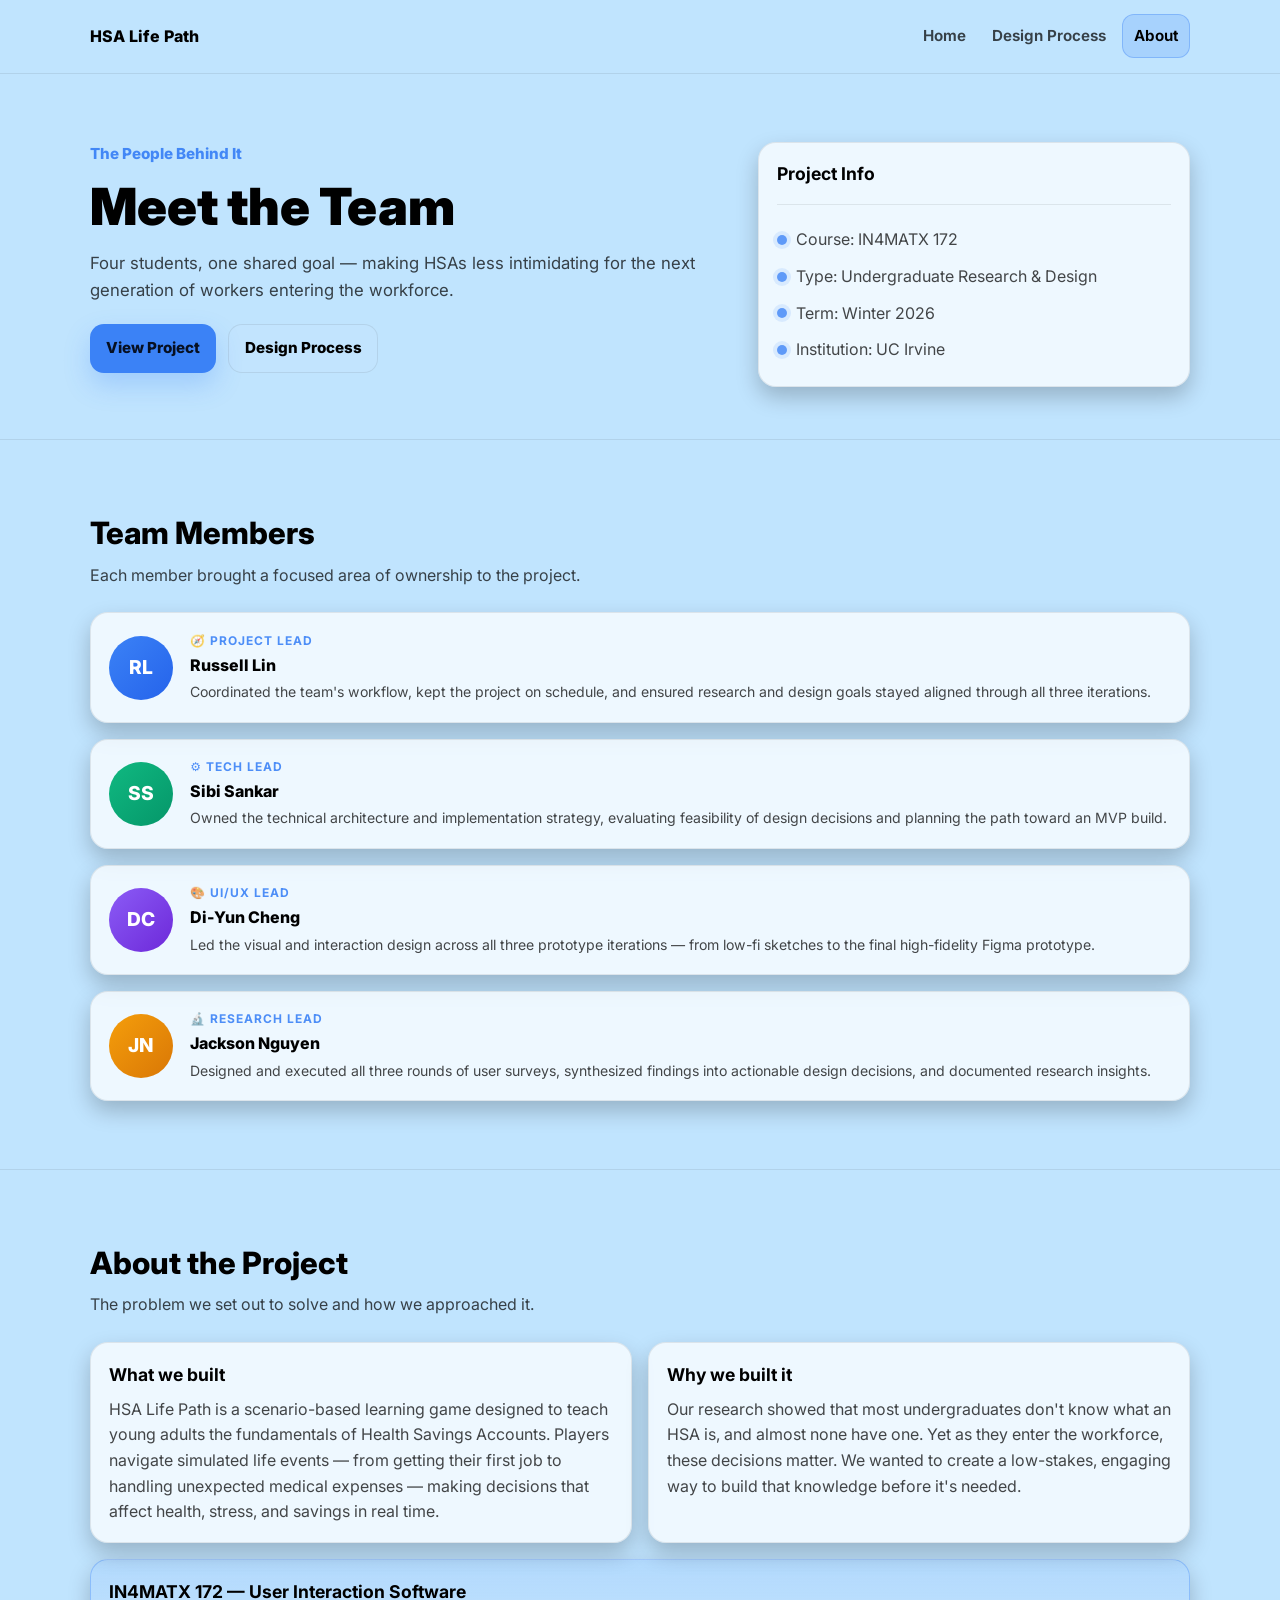
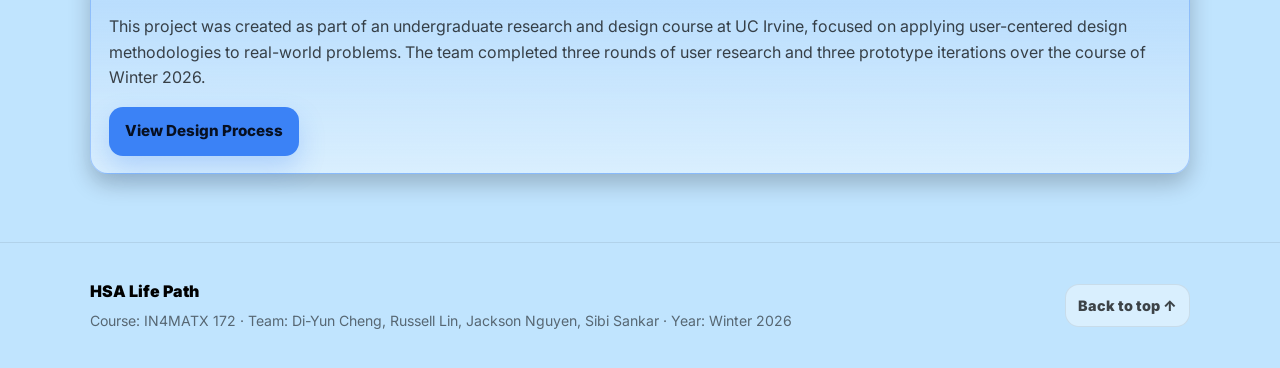
==== about.html @ ee6ab4cc "new website" ====
<!DOCTYPE html>
<html lang="en">
<head>
  <meta charset="UTF-8" />
  <meta name="viewport" content="width=device-width, initial-scale=1.0" />
  <title>HSA Life Path — About</title>
  <link rel="stylesheet" href="styles.css" />
</head>
<body>

  <nav class="site-nav">
    <div class="container nav-inner">
      <a href="index.html" class="nav-brand">HSA Life Path</a>
      <ul class="nav-links">
        <li><a href="index.html">Home</a></li>
        <li><a href="design.html">Design Process</a></li>
        <li><a href="about.html" class="active">About</a></li>
      </ul>
    </div>
  </nav>

  <main>

    <!-- Hero -->
    <section class="hero">
      <div class="container hero-grid">
        <div>
          <p class="eyebrow">The People Behind It</p>
          <h1>Meet the Team</h1>
          <p class="hero-sub">
            Four students, one shared goal — making HSAs less intimidating for the next generation of workers entering the workforce.
          </p>
          <div class="hero-actions">
            <a class="btn btn-primary" href="index.html">View Project</a>
            <a class="btn btn-ghost" href="design.html">Design Process</a>
          </div>
        </div>

        <div class="card">
          <h2 class="card-title">Project Info</h2>
          <div class="divider"></div>
          <ul class="mini-list">
            <li><span class="dot"></span> Course: IN4MATX 172</li>
            <li><span class="dot"></span> Type: Undergraduate Research &amp; Design</li>
            <li><span class="dot"></span> Term: Winter 2026</li>
            <li><span class="dot"></span> Institution: UC Irvine</li>
          </ul>
        </div>
      </div>
    </section>

    <!-- Team -->
    <section class="section section-alt">
      <div class="container">
        <div class="section-head">
          <h2>Team Members</h2>
          <p class="section-subtitle">Each member brought a focused area of ownership to the project.</p>
        </div>

        <div style="display:grid; gap:1rem;">

          <div class="card team-card-row">
            <div class="team-avatar avatar-blue">RL</div>
            <div>
              <div class="team-role">🧭 Project Lead</div>
              <div class="team-name">Russell Lin</div>
              <div class="team-desc">Coordinated the team's workflow, kept the project on schedule, and ensured research and design goals stayed aligned through all three iterations.</div>
            </div>
          </div>

          <div class="card team-card-row">
            <div class="team-avatar avatar-teal">SS</div>
            <div>
              <div class="team-role">⚙️ Tech Lead</div>
              <div class="team-name">Sibi Sankar</div>
              <div class="team-desc">Owned the technical architecture and implementation strategy, evaluating feasibility of design decisions and planning the path toward an MVP build.</div>
            </div>
          </div>

          <div class="card team-card-row">
            <div class="team-avatar avatar-purple">DC</div>
            <div>
              <div class="team-role">🎨 UI/UX Lead</div>
              <div class="team-name">Di-Yun Cheng</div>
              <div class="team-desc">Led the visual and interaction design across all three prototype iterations — from low-fi sketches to the final high-fidelity Figma prototype.</div>
            </div>
          </div>

          <div class="card team-card-row">
            <div class="team-avatar avatar-amber">JN</div>
            <div>
              <div class="team-role">🔬 Research Lead</div>
              <div class="team-name">Jackson Nguyen</div>
              <div class="team-desc">Designed and executed all three rounds of user surveys, synthesized findings into actionable design decisions, and documented research insights.</div>
            </div>
          </div>

        </div>
      </div>
    </section>

    <!-- About the project -->
    <section class="section">
      <div class="container">
        <div class="section-head">
          <h2>About the Project</h2>
          <p class="section-subtitle">The problem we set out to solve and how we approached it.</p>
        </div>

        <div class="grid-2">
          <div class="card">
            <h3 class="card-title">What we built</h3>
            <p class="card-text">
              HSA Life Path is a scenario-based learning game designed to teach young adults the fundamentals of Health Savings Accounts. Players navigate simulated life events — from getting their first job to handling unexpected medical expenses — making decisions that affect health, stress, and savings in real time.
            </p>
          </div>
          <div class="card">
            <h3 class="card-title">Why we built it</h3>
            <p class="card-text">
              Our research showed that most undergraduates don't know what an HSA is, and almost none have one. Yet as they enter the workforce, these decisions matter. We wanted to create a low-stakes, engaging way to build that knowledge before it's needed.
            </p>
          </div>
        </div>

        <div class="callout" style="margin-top:1rem;">
          <h3 class="card-title">IN4MATX 172 — User Interaction Software</h3>
          <p class="card-text">
            This project was created as part of an undergraduate research and design course at UC Irvine, focused on applying user-centered design methodologies to real-world problems. The team completed three rounds of user research and three prototype iterations over the course of Winter 2026.
          </p>
          <div style="margin-top:1rem;">
            <a class="btn btn-primary" href="design.html">View Design Process</a>
          </div>
        </div>
      </div>
    </section>

  </main>

  <footer class="site-footer">
    <div class="container footer-inner">
      <div>
        <div class="footer-title">HSA Life Path</div>
        <div class="footer-subtle">
          Course: IN4MATX 172 ·
          Team: Di-Yun Cheng, Russell Lin, Jackson Nguyen, Sibi Sankar ·
          Year: Winter 2026
        </div>
      </div>
      <a href="#" class="footer-top">Back to top ↑</a>
    </div>
  </footer>

</body>
</html>
---- styles.css ----
@import url('https://fonts.googleapis.com/css2?family=Inter:wght@400;500;600;700;800;900&display=swap');

:root {
  --accent: #3b82f6;
  --bg: #C0E4FE;
  --card-bg: rgba(255,255,255,0.72);
  --text: #000000;
  --muted: rgba(0,0,0,0.72);
  --faint: rgba(0,0,0,0.55);
  --border: rgba(0,0,0,0.08);
  --shadow: 0 12px 30px rgba(0,0,0,0.35);
  --shadow-soft: 0 10px 22px rgba(0,0,0,0.22);
  --radius: 18px;
}

*, *::before, *::after { box-sizing: border-box; margin: 0; padding: 0; }
html { scroll-behavior: smooth; }

body {
  font-family: 'Inter', ui-sans-serif, system-ui, -apple-system, sans-serif;
  background: var(--bg);
  color: var(--text);
  min-height: 100vh;
  line-height: 1.6;
}

a { color: inherit; text-decoration: none; }

.container {
  width: min(1100px, calc(100% - 2rem));
  margin: 0 auto;
}

/* ── Nav ── */
.site-nav {
  position: sticky;
  top: 0;
  z-index: 100;
  background: #C0E4FE;
  border-bottom: 1px solid var(--border);
  backdrop-filter: blur(10px);
}

.nav-inner {
  display: flex;
  align-items: center;
  justify-content: space-between;
  padding: 0.9rem 0;
  gap: 1rem;
}

.nav-brand {
  font-weight: 800;
  font-size: 1rem;
  letter-spacing: 0.2px;
  color: var(--text);
}

.nav-links {
  list-style: none;
  display: flex;
  align-items: center;
  gap: 0.25rem;
}

.nav-links a {
  display: inline-block;
  padding: 0.55rem 0.7rem;
  border-radius: 12px;
  color: var(--muted);
  font-weight: 650;
  font-size: 0.95rem;
  transition: background 160ms, color 160ms;
}

.nav-links a:hover { background: rgba(0,0,0,0.05); color: var(--text); }

.nav-links a.active {
  background: rgba(59,130,246,0.18);
  color: var(--text);
  border: 1px solid rgba(59,130,246,0.35);
}

/* ── Sections ── */
.hero, .section { padding: 4.25rem 0 3rem; background: #C0E4FE; }
.section { padding: 4.25rem 0; }
.section-alt {
  background: #C0E4FE;
  border-top: 1px solid var(--border);
  border-bottom: 1px solid var(--border);
}

.section-head { margin-bottom: 1.5rem; }
.section-head h2 { margin: 0 0 0.35rem; font-size: clamp(1.5rem, 2.4vw, 2rem); font-weight: 800; }
.section-subtitle { margin: 0; color: var(--muted); }

/* ── Hero ── */
.hero-grid {
  display: grid;
  grid-template-columns: 1.2fr 0.8fr;
  gap: 1.25rem;
  align-items: start;
}

.eyebrow { margin: 0 0 0.75rem; color: rgba(59,130,246,0.95); font-weight: 800; font-size: 0.95rem; }

.hero h1 { margin: 0; font-size: clamp(2.2rem, 4vw, 3.2rem); line-height: 1.1; font-weight: 900; }

.hero-sub { margin: 1rem 0 1.25rem; color: var(--muted); max-width: 70ch; font-size: 1.05rem; }

.hero-actions { display: flex; flex-wrap: wrap; gap: 0.75rem; margin-bottom: 1.15rem; }

/* ── Cards ── */
.card {
  background: rgba(255,255,255,0.72);
  border: 1px solid var(--border);
  border-radius: var(--radius);
  box-shadow: var(--shadow-soft);
  padding: 1.1rem;
}

.card-title { margin: 0 0 0.45rem; font-size: 1.1rem; font-weight: 700; }
.card-text { margin: 0.5rem 0 0; color: var(--muted); }
.divider { height: 1px; background: var(--border); margin: 1rem 0; }
.subtle { color: var(--faint); }

/* ── Buttons ── */
.btn {
  display: inline-flex;
  align-items: center;
  justify-content: center;
  border-radius: 14px;
  padding: 0.7rem 0.95rem;
  font-weight: 800;
  font-size: 0.95rem;
  border: 1px solid transparent;
  cursor: pointer;
  font-family: inherit;
  transition: transform 140ms, box-shadow 140ms, background 140ms;
}
.btn:active { transform: translateY(1px); }
.btn-primary { background: var(--accent); color: #071022; box-shadow: 0 12px 26px rgba(59,130,246,0.25); }
.btn-primary:hover { background: rgba(59,130,246,0.85); }
.btn-ghost { background: rgba(232,238,252,0.06); border-color: var(--border); color: var(--text); }
.btn-ghost:hover { background: rgba(0,0,0,0.05); }
.btn.full { width: 100%; margin-top: 0.8rem; }

/* ── Grids ── */
.grid-2 { display: grid; grid-template-columns: 1fr 1fr; gap: 1rem; }
.grid-3 { display: grid; grid-template-columns: repeat(3, 1fr); gap: 1rem; }

/* ── Dot list ── */
.mini-list { margin: 0; padding-left: 0; list-style: none; color: var(--muted); }
.mini-list li { display: flex; align-items: center; gap: 0.6rem; padding: 0.35rem 0; }
.dot { width: 10px; height: 10px; border-radius: 999px; background: rgba(59,130,246,0.8); box-shadow: 0 0 0 4px rgba(59,130,246,0.12); flex-shrink: 0; }

/* ── Stats ── */
.stats-grid { display: grid; grid-template-columns: repeat(2, 1fr); gap: 1rem; margin: 1.25rem 0 1rem; }
.stat-card { padding: 1.3rem; }
.stat-number { font-size: clamp(2.2rem, 4vw, 3rem); font-weight: 950; line-height: 1; }
.stat-text { margin-top: 0.5rem; color: var(--muted); font-weight: 650; }

/* ── Bullets ── */
.bullets { margin: 0.65rem 0 0; padding-left: 1.15rem; color: var(--muted); }
.bullets li { margin: 0.35rem 0; }
.bullets-lg li { font-size: 1.05rem; margin: 0.5rem 0; }

/* ── Note ── */
.note { margin-top: 0.9rem; padding: 0.75rem; border-radius: 14px; border: 1px solid var(--border); background: rgba(255,255,255,0.35); color: var(--muted); font-size: 0.9rem; }
.hint { margin: 0.85rem 0 0; color: var(--faint); font-size: 0.88rem; }

/* ── Timeline ── */
.timeline { display: grid; gap: 0.5rem; margin-bottom: 1rem; }

.timeline-step {
  display: grid;
  grid-template-columns: 44px 1fr;
  gap: 0.85rem;
  padding: 0.8rem;
  border-radius: 16px;
  background: rgba(255,255,255,0.45);
  border: 1px solid var(--border);
  align-items: center;
}

.timeline-marker {
  width: 44px; height: 44px;
  border-radius: 14px;
  display: grid;
  place-items: center;
  font-weight: 950;
  font-size: 1rem;
  background: rgba(59,130,246,0.18);
  border: 1px solid rgba(59,130,246,0.35);
}

.timeline-step h3 { font-size: 1rem; font-weight: 700; margin-bottom: 0.15rem; }
.timeline-step p { color: var(--muted); font-size: 0.9rem; margin: 0; }

/* ── Table ── */
.table-wrap { margin-top: 1rem; }

.responsive-table {
  width: 100%;
  overflow-x: auto;
  border-radius: 16px;
  border: 1px solid var(--border);
  margin-bottom: 1rem;
}

.responsive-table table { width: 100%; border-collapse: collapse; background: rgba(255,255,255,0.55); }

.responsive-table th {
  padding: 0.85rem 1rem;
  text-align: left;
  font-weight: 800;
  background: rgba(59,130,246,0.08);
  border-bottom: 1px solid var(--border);
  font-size: 0.9rem;
}

.responsive-table td {
  padding: 0.8rem 1rem;
  color: var(--muted);
  border-bottom: 1px solid rgba(0,0,0,0.05);
  font-size: 0.9rem;
  vertical-align: top;
}

.responsive-table tr:last-child td { border-bottom: none; }
.responsive-table tr:hover td { background: rgba(59,130,246,0.03); }

/* ── Placeholder ── */
.proto-placeholder {
  background: rgba(255,255,255,0.45);
  border: 2px dashed rgba(59,130,246,0.3);
  border-radius: var(--radius);
  min-height: 180px;
  display: flex;
  align-items: center;
  justify-content: center;
  flex-direction: column;
  gap: 0.5rem;
  color: var(--faint);
  font-size: 0.88rem;
  text-align: center;
  padding: 1.5rem;
}

/* ── Todo ── */
.todo-card {
  background: rgba(251,191,36,0.08);
  border: 1px solid rgba(251,191,36,0.3);
  border-radius: var(--radius);
  padding: 1rem 1.25rem;
  display: flex;
  align-items: center;
  gap: 0.75rem;
  color: #92400e;
  font-size: 0.9rem;
}

/* ── Future list ── */
.future-list { list-style: none; display: grid; gap: 0.75rem; }

.future-list li {
  display: flex;
  align-items: flex-start;
  gap: 1rem;
  background: rgba(255,255,255,0.55);
  border: 1px solid var(--border);
  border-radius: 14px;
  padding: 0.9rem 1rem;
}

.future-icon {
  width: 36px; height: 36px;
  border-radius: 10px;
  background: rgba(59,130,246,0.1);
  border: 1px solid rgba(59,130,246,0.2);
  display: grid;
  place-items: center;
  font-size: 1rem;
  flex-shrink: 0;
}

.future-text strong { display: block; font-size: 0.9rem; font-weight: 700; margin-bottom: 0.1rem; }
.future-text span { color: var(--muted); font-size: 0.85rem; }

/* ── Team ── */
.team-card-row {
  display: grid;
  grid-template-columns: 64px 1fr;
  gap: 1.1rem;
  align-items: center;
}

.team-avatar {
  width: 64px; height: 64px;
  border-radius: 50%;
  display: grid;
  place-items: center;
  font-weight: 800;
  font-size: 1.2rem;
  color: #fff;
  flex-shrink: 0;
}

.avatar-blue   { background: linear-gradient(135deg, #3b82f6, #2563eb); }
.avatar-teal   { background: linear-gradient(135deg, #10b981, #059669); }
.avatar-purple { background: linear-gradient(135deg, #8b5cf6, #6d28d9); }
.avatar-amber  { background: linear-gradient(135deg, #f59e0b, #d97706); }

.team-role { font-size: 0.75rem; font-weight: 700; letter-spacing: 1px; text-transform: uppercase; color: rgba(59,130,246,0.9); margin-bottom: 0.15rem; }
.team-name { font-weight: 800; font-size: 1rem; margin-bottom: 0.2rem; }
.team-desc { color: var(--muted); font-size: 0.88rem; }

/* ── Iframe ── */
.iframe-wrap {
  border-radius: 24px;
  overflow: hidden;
  border: 1px solid var(--border);
  background: rgba(255,255,255,0.4);
  padding: 10px;
}

.iframe-wrap iframe { display: block; width: 100%; height: 660px; border: 0; border-radius: 18px; }

/* ── Callout ── */
.callout {
  border-radius: var(--radius);
  border: 1px solid rgba(59,130,246,0.35);
  background: linear-gradient(180deg, rgba(59,130,246,0.10), rgba(255,255,255,0.4));
  box-shadow: var(--shadow-soft);
  padding: 1.1rem;
}

/* ── Footer ── */
.site-footer { padding: 2.25rem 0; border-top: 1px solid var(--border); background: #C0E4FE; }
.footer-inner { display: flex; align-items: center; justify-content: space-between; gap: 1rem; flex-wrap: wrap; }
.footer-title { font-weight: 950; }
.footer-subtle { margin-top: 0.3rem; color: var(--faint); font-size: 0.88rem; }
.footer-top { color: var(--muted); font-weight: 850; padding: 0.55rem 0.75rem; border-radius: 14px; border: 1px solid var(--border); background: rgba(255,255,255,0.4); font-size: 0.9rem; transition: background 150ms; }
.footer-top:hover { background: rgba(255,255,255,0.7); }

/* ── Responsive ── */
@media (max-width: 860px) {
  .hero-grid { grid-template-columns: 1fr; }
  .grid-2, .grid-3 { grid-template-columns: 1fr; }
  .stats-grid { grid-template-columns: 1fr; }
}
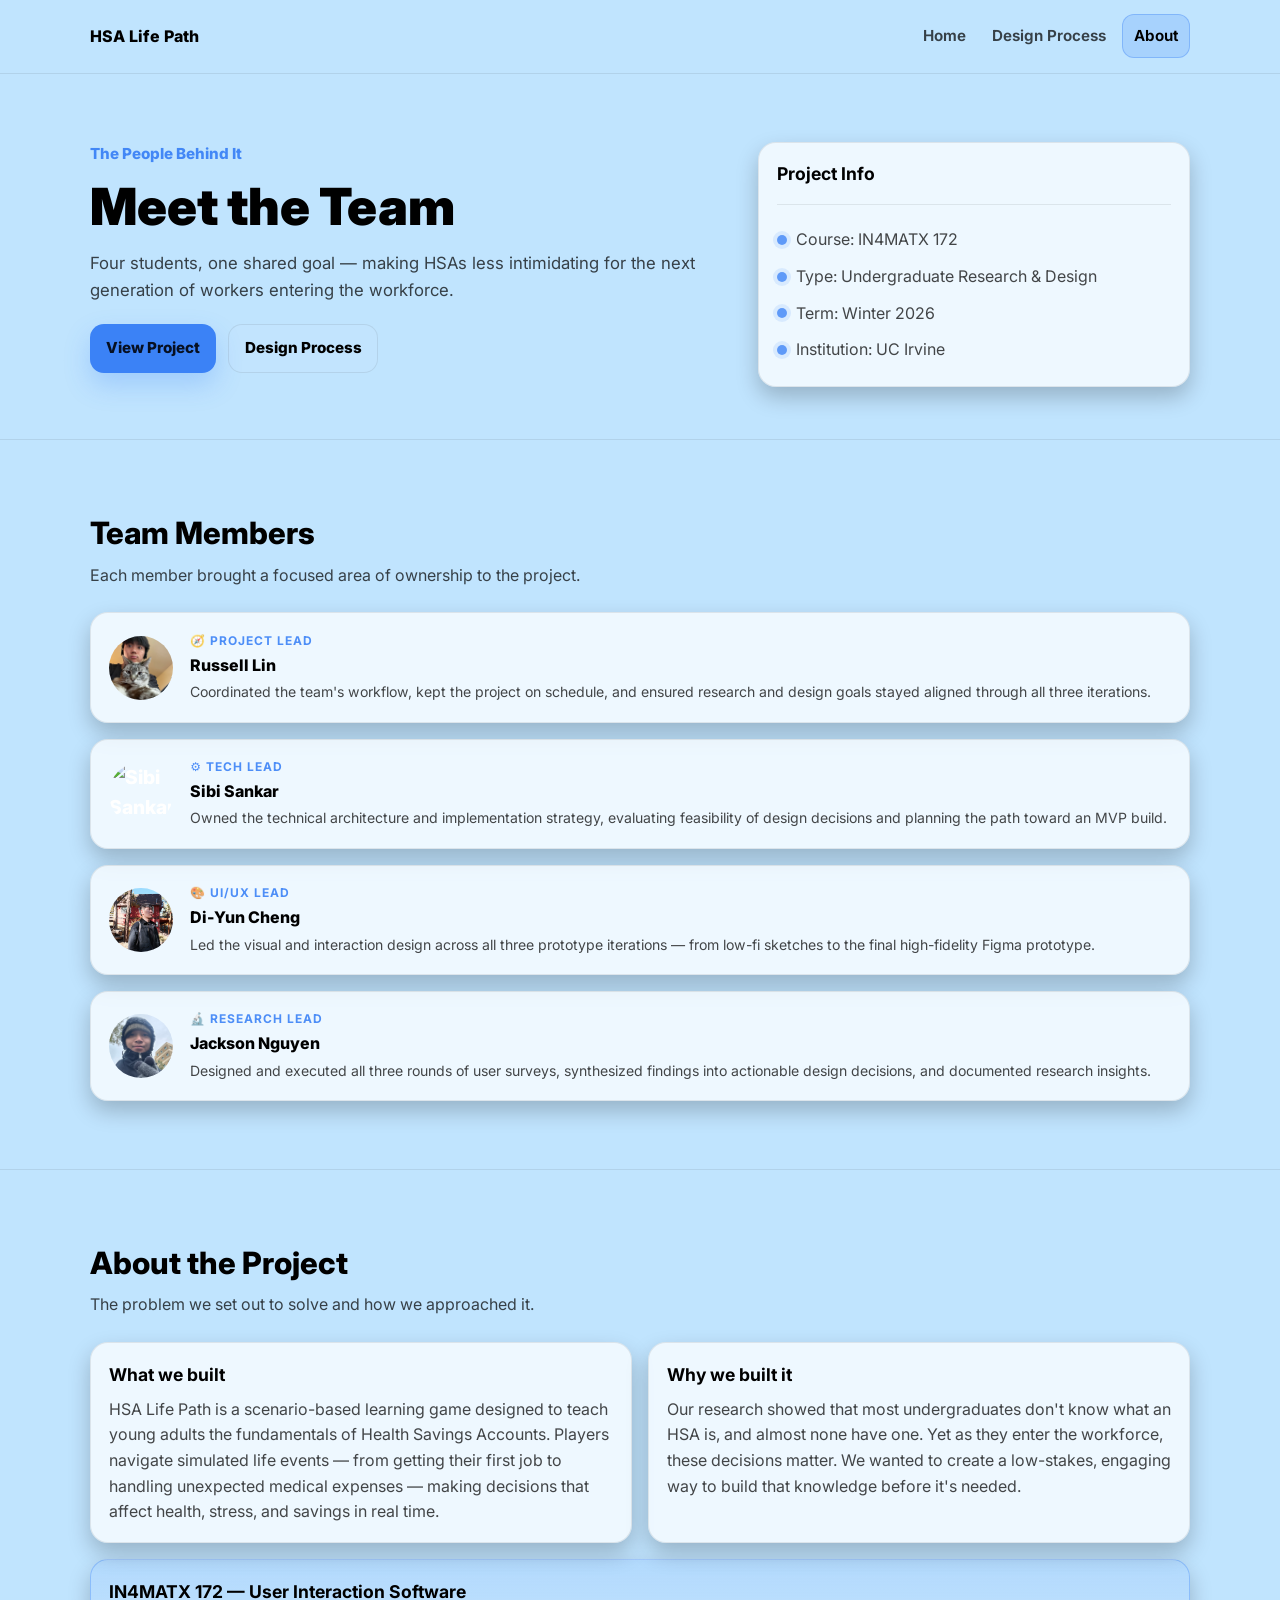
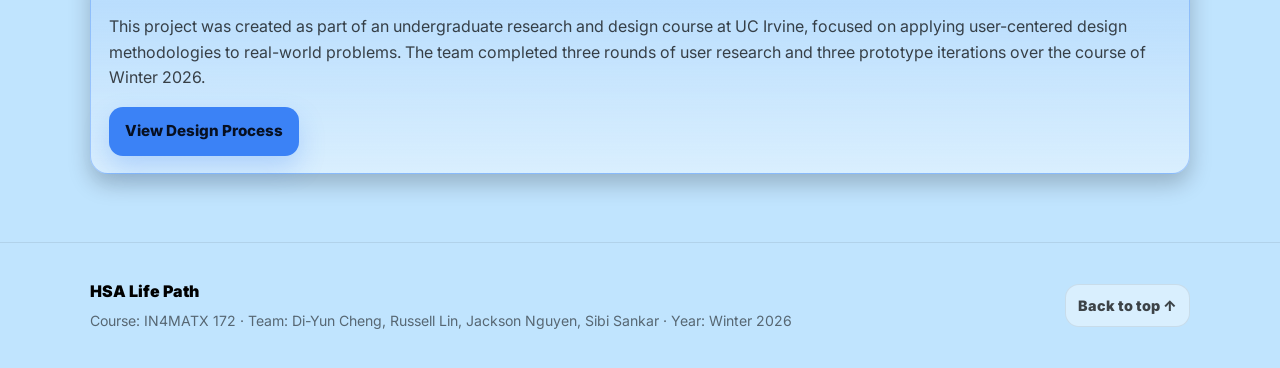
==== commit 0cc83c02: "added pictors" ====
--- a/about.html
+++ b/about.html
@@ -60,7 +60,7 @@
         <div style="display:grid; gap:1rem;">
 
           <div class="card team-card-row">
-            <div class="team-avatar avatar-blue">RL</div>
+            <img src="assets/image0.jpg" alt="Russell Lin" class="team-avatar" style="object-fit:cover;" />
             <div>
               <div class="team-role">🧭 Project Lead</div>
               <div class="team-name">Russell Lin</div>
@@ -69,7 +69,7 @@
           </div>
 
           <div class="card team-card-row">
-            <div class="team-avatar avatar-teal">SS</div>
+            <img src="assets/image.png" alt="Sibi Sankar" class="team-avatar" style="object-fit:cover;" />
             <div>
               <div class="team-role">⚙️ Tech Lead</div>
               <div class="team-name">Sibi Sankar</div>
@@ -78,7 +78,7 @@
           </div>
 
           <div class="card team-card-row">
-            <div class="team-avatar avatar-purple">DC</div>
+            <img src="assets/Di-Yun Cheng Image.JPG" alt="Di-Yun" class="team-avatar" style="object-fit:cover;" />
             <div>
               <div class="team-role">🎨 UI/UX Lead</div>
               <div class="team-name">Di-Yun Cheng</div>
@@ -87,7 +87,7 @@
           </div>
 
           <div class="card team-card-row">
-            <div class="team-avatar avatar-amber">JN</div>
+            <img src="assets/IMG_0469.jpeg" alt="Jackson Nguyen" class="team-avatar" style="object-fit:cover;" />
             <div>
               <div class="team-role">🔬 Research Lead</div>
               <div class="team-name">Jackson Nguyen</div>
--- a/styles.css
+++ b/styles.css
@@ -30,6 +30,20 @@
   width: min(1100px, calc(100% - 2rem));
   margin: 0 auto;
 }
+.gallery {
+  display: grid;
+  grid-template-columns: repeat(auto-fit, minmax(200px, 1fr));
+  gap: 0.75rem;
+  margin-top: 0.85rem;
+}
+
+.gallery img {
+  width: 100%;
+  border-radius: 12px;
+  display: block;
+  object-fit: cover;
+  aspect-ratio: auto;
+}
 
 /* ── Nav ── */
 .site-nav {
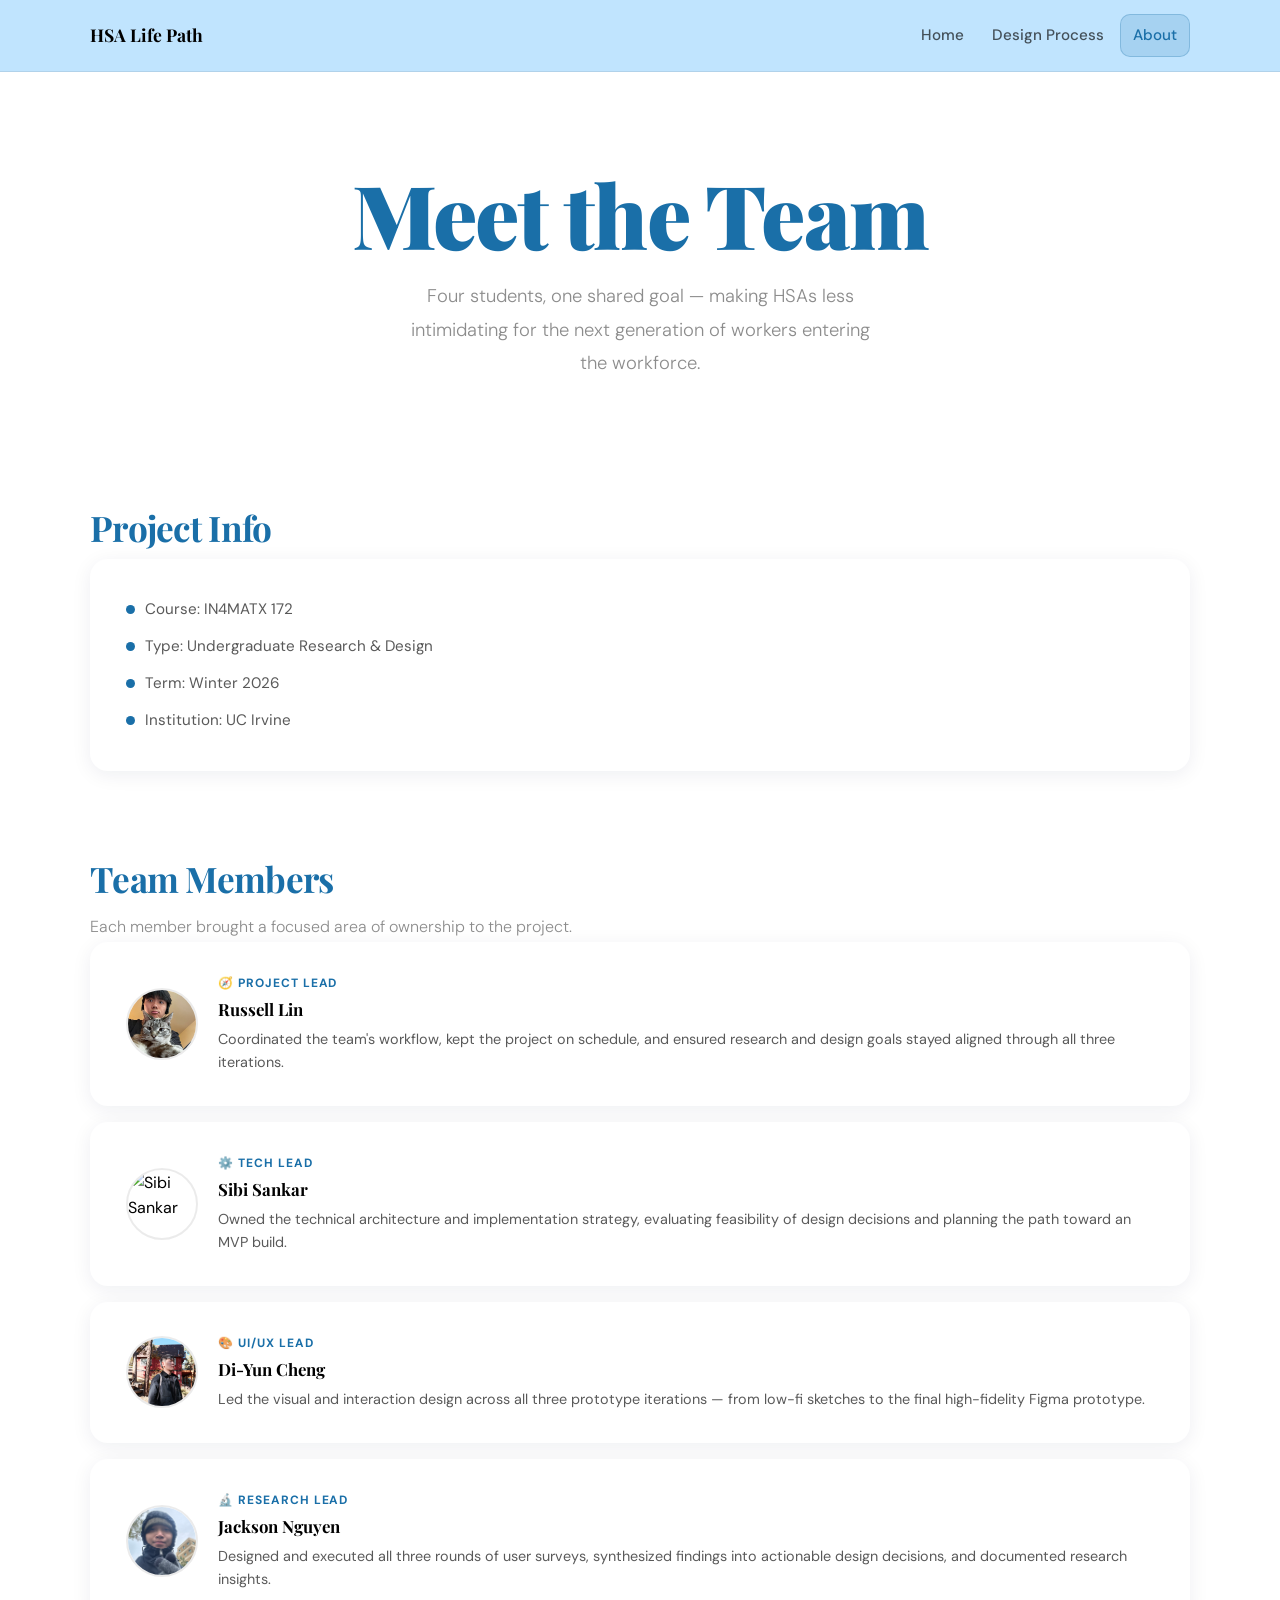
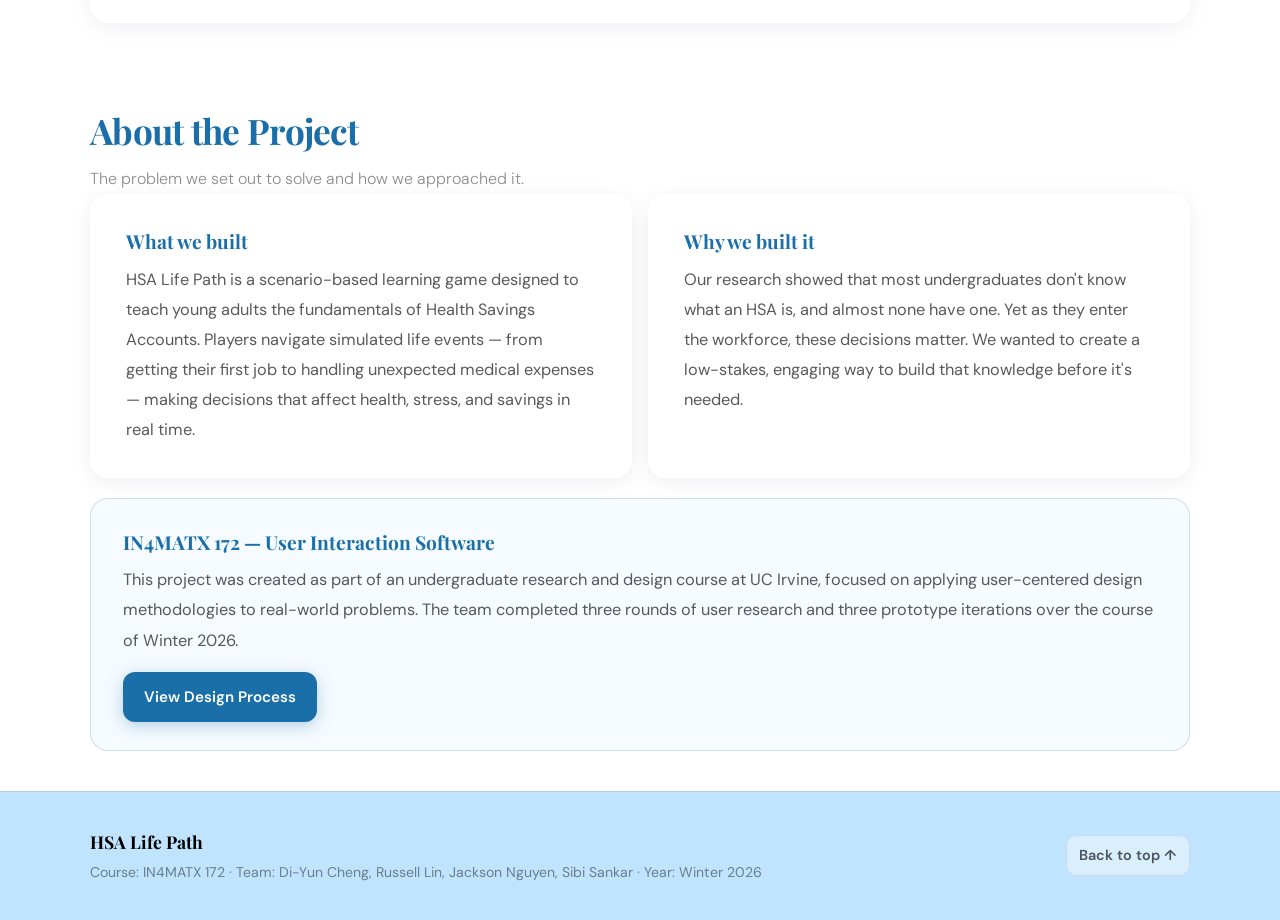
==== commit ed7215a6: "Update home page design" ====
--- a/about.html
+++ b/about.html
@@ -21,24 +21,25 @@
 
   <main>
 
-    <!-- Hero -->
+    <!-- ── HERO ── -->
     <section class="hero">
       <div class="container hero-grid">
         <div>
-          <p class="eyebrow">The People Behind It</p>
           <h1>Meet the Team</h1>
           <p class="hero-sub">
             Four students, one shared goal — making HSAs less intimidating for the next generation of workers entering the workforce.
           </p>
-          <div class="hero-actions">
-            <a class="btn btn-primary" href="index.html">View Project</a>
-            <a class="btn btn-ghost" href="design.html">Design Process</a>
-          </div>
         </div>
+      </div>
+    </section>
 
+    <!-- ── PROJECT INFO ── -->
+    <section class="section">
+      <div class="container">
+        <div class="section-head">
+          <h2>Project Info</h2>
+        </div>
         <div class="card">
-          <h2 class="card-title">Project Info</h2>
-          <div class="divider"></div>
           <ul class="mini-list">
             <li><span class="dot"></span> Course: IN4MATX 172</li>
             <li><span class="dot"></span> Type: Undergraduate Research &amp; Design</li>
@@ -49,7 +50,7 @@
       </div>
     </section>
 
-    <!-- Team -->
+    <!-- ── TEAM ── -->
     <section class="section section-alt">
       <div class="container">
         <div class="section-head">
@@ -78,7 +79,7 @@
           </div>
 
           <div class="card team-card-row">
-            <img src="assets/Di-Yun Cheng Image.JPG" alt="Di-Yun" class="team-avatar" style="object-fit:cover;" />
+            <img src="assets/Di-Yun Cheng Image.JPG" alt="Di-Yun Cheng" class="team-avatar" style="object-fit:cover;" />
             <div>
               <div class="team-role">🎨 UI/UX Lead</div>
               <div class="team-name">Di-Yun Cheng</div>
@@ -99,7 +100,7 @@
       </div>
     </section>
 
-    <!-- About the project -->
+    <!-- ── ABOUT THE PROJECT ── -->
     <section class="section">
       <div class="container">
         <div class="section-head">
@@ -122,7 +123,7 @@
           </div>
         </div>
 
-        <div class="callout" style="margin-top:1rem;">
+        <div class="callout" style="margin-top:1.25rem;">
           <h3 class="card-title">IN4MATX 172 — User Interaction Software</h3>
           <p class="card-text">
             This project was created as part of an undergraduate research and design course at UC Irvine, focused on applying user-centered design methodologies to real-world problems. The team completed three rounds of user research and three prototype iterations over the course of Winter 2026.
@@ -131,6 +132,7 @@
             <a class="btn btn-primary" href="design.html">View Design Process</a>
           </div>
         </div>
+
       </div>
     </section>
 
@@ -151,4 +153,4 @@
   </footer>
 
 </body>
-</html>
+</html>
--- a/styles.css
+++ b/styles.css
@@ -1,60 +1,48 @@
-@import url('https://fonts.googleapis.com/css2?family=Inter:wght@400;500;600;700;800;900&display=swap');
-
+@import url('https://fonts.googleapis.com/css2?family=Playfair+Display:ital,wght@0,700;0,900;1,700&family=DM+Sans:wght@300;400;500;600&display=swap');
+
+/* ── VARIABLES ── */
 :root {
-  --accent: #3b82f6;
-  --bg: #C0E4FE;
-  --card-bg: rgba(255,255,255,0.72);
-  --text: #000000;
-  --muted: rgba(0,0,0,0.72);
-  --faint: rgba(0,0,0,0.55);
-  --border: rgba(0,0,0,0.08);
-  --shadow: 0 12px 30px rgba(0,0,0,0.35);
-  --shadow-soft: 0 10px 22px rgba(0,0,0,0.22);
-  --radius: 18px;
-}
-
+  --blue:        #C0E4FE;
+  --blue-dark:   #1a6fa8;
+  --accent:      #3b82f6;
+  --bg:          #ffffff;
+  --text:        #000000;
+  --muted:       rgba(0,0,0,0.65);
+  --faint:       rgba(0,0,0,0.45);
+  --border:      rgba(0,0,0,0.08);
+  --radius:      18px;
+  --shadow:      0 4px 20px rgba(10,31,68,0.07);
+  --shadow-md:   0 8px 32px rgba(10,31,68,0.12);
+}
+
+/* ── RESET ── */
 *, *::before, *::after { box-sizing: border-box; margin: 0; padding: 0; }
 html { scroll-behavior: smooth; }
 
+/* ── BASE ── */
 body {
-  font-family: 'Inter', ui-sans-serif, system-ui, -apple-system, sans-serif;
+  font-family: 'DM Sans', sans-serif;
   background: var(--bg);
   color: var(--text);
   min-height: 100vh;
   line-height: 1.6;
 }
-
 a { color: inherit; text-decoration: none; }
 
+/* ── CONTAINER ── */
 .container {
   width: min(1100px, calc(100% - 2rem));
   margin: 0 auto;
 }
-.gallery {
-  display: grid;
-  grid-template-columns: repeat(auto-fit, minmax(200px, 1fr));
-  gap: 0.75rem;
-  margin-top: 0.85rem;
-}
-
-.gallery img {
-  width: 100%;
-  border-radius: 12px;
-  display: block;
-  object-fit: cover;
-  aspect-ratio: auto;
-}
-
-/* ── Nav ── */
+
+/* ── NAV ── */
 .site-nav {
   position: sticky;
   top: 0;
   z-index: 100;
-  background: #C0E4FE;
+  background: var(--blue);
   border-bottom: 1px solid var(--border);
-  backdrop-filter: blur(10px);
-}
-
+}
 .nav-inner {
   display: flex;
   align-items: center;
@@ -62,177 +50,336 @@
   padding: 0.9rem 0;
   gap: 1rem;
 }
-
 .nav-brand {
-  font-weight: 800;
-  font-size: 1rem;
-  letter-spacing: 0.2px;
+  font-family: 'Playfair Display', serif;
+  font-weight: 700;
+  font-size: 1.1rem;
   color: var(--text);
 }
-
 .nav-links {
   list-style: none;
   display: flex;
   align-items: center;
   gap: 0.25rem;
 }
-
 .nav-links a {
   display: inline-block;
-  padding: 0.55rem 0.7rem;
-  border-radius: 12px;
+  padding: 0.5rem 0.75rem;
+  border-radius: 10px;
   color: var(--muted);
-  font-weight: 650;
+  font-weight: 500;
   font-size: 0.95rem;
   transition: background 160ms, color 160ms;
 }
-
-.nav-links a:hover { background: rgba(0,0,0,0.05); color: var(--text); }
-
+.nav-links a:hover { background: rgba(0,0,0,0.06); color: var(--text); }
 .nav-links a.active {
-  background: rgba(59,130,246,0.18);
-  color: var(--text);
-  border: 1px solid rgba(59,130,246,0.35);
-}
-
-/* ── Sections ── */
-.hero, .section { padding: 4.25rem 0 3rem; background: #C0E4FE; }
-.section { padding: 4.25rem 0; }
-.section-alt {
-  background: #C0E4FE;
-  border-top: 1px solid var(--border);
-  border-bottom: 1px solid var(--border);
-}
-
-.section-head { margin-bottom: 1.5rem; }
-.section-head h2 { margin: 0 0 0.35rem; font-size: clamp(1.5rem, 2.4vw, 2rem); font-weight: 800; }
-.section-subtitle { margin: 0; color: var(--muted); }
-
-/* ── Hero ── */
+  background: rgba(26,111,168,0.15);
+  color: var(--blue-dark);
+  border: 1px solid rgba(26,111,168,0.25);
+}
+
+/* ── HERO ── */
+.hero {
+  text-align: center;
+  display: flex;
+  justify-content: center;
+  align-items: center;
+  padding: 6rem 0 5rem;
+  background: var(--bg);
+}
+.hero .container {
+  display: flex;
+  justify-content: center;
+  width: 100%;
+}
 .hero-grid {
-  display: grid;
-  grid-template-columns: 1.2fr 0.8fr;
-  gap: 1.25rem;
-  align-items: start;
-}
-
-.eyebrow { margin: 0 0 0.75rem; color: rgba(59,130,246,0.95); font-weight: 800; font-size: 0.95rem; }
-
-.hero h1 { margin: 0; font-size: clamp(2.2rem, 4vw, 3.2rem); line-height: 1.1; font-weight: 900; }
-
-.hero-sub { margin: 1rem 0 1.25rem; color: var(--muted); max-width: 70ch; font-size: 1.05rem; }
-
-.hero-actions { display: flex; flex-wrap: wrap; gap: 0.75rem; margin-bottom: 1.15rem; }
-
-/* ── Cards ── */
+  display: flex;
+  flex-direction: column;
+  align-items: center;
+  width: 100%;
+}
+.hero-grid > div {
+  display: flex;
+  flex-direction: column;
+  align-items: center;
+  width: 100%;
+}
+.hero h1 {
+  font-family: 'Playfair Display', serif;
+  font-size: clamp(3.5rem, 7vw, 5.5rem);
+  font-weight: 900;
+  letter-spacing: -0.02em;
+  color: var(--blue-dark);
+  text-align: center;
+  width: 100%;
+  line-height: 1.05;
+}
+.hero-sub {
+  font-size: 1.15rem;
+  font-weight: 300;
+  color: var(--faint);
+  max-width: 480px;
+  margin: 1.25rem auto 0;
+  line-height: 1.8;
+  text-align: center;
+}
+
+/* ── SECTIONS ── */
+.section,
+.section-alt,
+.section-alt2,
+.section-alt3 {
+  padding: 2.5rem 0;
+  background: var(--bg);
+  border: none;
+}
+.section-head {
+  margin-bottom: 0.15rem;
+}
+.section-head h2 {
+  font-family: 'Playfair Display', serif;
+  font-weight: 700;
+  font-size: clamp(1.6rem, 2.8vw, 2.2rem);
+  color: var(--blue-dark);
+  letter-spacing: -0.02em;
+  margin-bottom: 0;
+}
+.section-subtitle {
+  font-size: 1rem;
+  color: var(--faint);
+  margin-top: 0.4rem;
+  font-weight: 300;
+}
+
+/* ── CARDS ── */
 .card {
-  background: rgba(255,255,255,0.72);
+  background: var(--bg);
+  border: none;
+  border-radius: var(--radius);
+  box-shadow: var(--shadow);
+  padding: 2rem 2.25rem;
+}
+.card-title {
+  font-family: 'Playfair Display', serif;
+  font-size: 1.2rem;
+  font-weight: 700;
+  margin-bottom: 0.5rem;
+  color: var(--blue-dark);
+}
+.card-text {
+  font-size: 1.02rem;
+  font-weight: 400;
+  line-height: 1.85;
+  color: var(--muted);
+  margin-top: 0;
+}
+.subtle { color: var(--faint); }
+
+/* ── TEXT + IMAGE SPLIT ── */
+.section-split {
+  display: grid;
+  grid-template-columns: 1fr 1fr;
+  gap: 2.5rem;
+  align-items: center;
+}
+.split-text .card {
+  background: transparent;
+  border: none;
+  border-radius: 0;
+  box-shadow: none;
+  padding: 0;
+}
+.split-image {
+  display: flex;
+  align-items: center;
+  justify-content: center;
+}
+.split-image img {
+  width: 100%;
+  max-width: 280px;
+  height: 280px;
+  object-fit: contain;
+  border-radius: 20px;
+  display: block;
+  margin: 0 auto;
+}
+
+/* ── KEY FEATURES ── */
+.features-grid {
+  display: grid;
+  grid-template-columns: 1fr 1fr;
+  gap: 1.1rem;
+}
+.feature-card {
+  background: #ffffff;
+  border-radius: var(--radius);
+  padding: 1.6rem 1.75rem;
+  box-shadow: var(--shadow);
+  display: flex;
+  flex-direction: column;
+  gap: 0.85rem;
   border: 1px solid var(--border);
-  border-radius: var(--radius);
-  box-shadow: var(--shadow-soft);
-  padding: 1.1rem;
-}
-
-.card-title { margin: 0 0 0.45rem; font-size: 1.1rem; font-weight: 700; }
-.card-text { margin: 0.5rem 0 0; color: var(--muted); }
-.divider { height: 1px; background: var(--border); margin: 1rem 0; }
-.subtle { color: var(--faint); }
-
-/* ── Buttons ── */
+}
+.feature-card-top {
+  display: flex;
+  align-items: center;
+  gap: 0.85rem;
+}
+.feature-num {
+  min-width: 38px;
+  height: 38px;
+  background: #EBF4FF;
+  color: var(--accent);
+  border-radius: 10px;
+  display: flex;
+  align-items: center;
+  justify-content: center;
+  font-weight: 700;
+  font-size: 1rem;
+  flex-shrink: 0;
+  border: 1.5px solid rgba(59,130,246,0.2);
+}
+.feature-text {
+  font-size: 0.98rem;
+  line-height: 1.65;
+  color: var(--muted);
+  font-weight: 400;
+  margin: 0;
+}
+
+/* ── BUTTONS ── */
 .btn {
   display: inline-flex;
   align-items: center;
   justify-content: center;
-  border-radius: 14px;
-  padding: 0.7rem 0.95rem;
-  font-weight: 800;
+  border-radius: 12px;
+  padding: 0.75rem 1.25rem;
+  font-weight: 600;
   font-size: 0.95rem;
+  font-family: inherit;
   border: 1px solid transparent;
   cursor: pointer;
-  font-family: inherit;
   transition: transform 140ms, box-shadow 140ms, background 140ms;
 }
 .btn:active { transform: translateY(1px); }
-.btn-primary { background: var(--accent); color: #071022; box-shadow: 0 12px 26px rgba(59,130,246,0.25); }
-.btn-primary:hover { background: rgba(59,130,246,0.85); }
-.btn-ghost { background: rgba(232,238,252,0.06); border-color: var(--border); color: var(--text); }
+.btn-primary {
+  background: var(--blue-dark);
+  color: #ffffff;
+  box-shadow: 0 4px 16px rgba(26,111,168,0.3);
+}
+.btn-primary:hover { background: #155d8f; }
+.btn-ghost {
+  background: transparent;
+  border-color: var(--border);
+  color: var(--text);
+}
 .btn-ghost:hover { background: rgba(0,0,0,0.05); }
-.btn.full { width: 100%; margin-top: 0.8rem; }
-
-/* ── Grids ── */
-.grid-2 { display: grid; grid-template-columns: 1fr 1fr; gap: 1rem; }
-.grid-3 { display: grid; grid-template-columns: repeat(3, 1fr); gap: 1rem; }
-
-/* ── Dot list ── */
-.mini-list { margin: 0; padding-left: 0; list-style: none; color: var(--muted); }
-.mini-list li { display: flex; align-items: center; gap: 0.6rem; padding: 0.35rem 0; }
-.dot { width: 10px; height: 10px; border-radius: 999px; background: rgba(59,130,246,0.8); box-shadow: 0 0 0 4px rgba(59,130,246,0.12); flex-shrink: 0; }
-
-/* ── Stats ── */
-.stats-grid { display: grid; grid-template-columns: repeat(2, 1fr); gap: 1rem; margin: 1.25rem 0 1rem; }
-.stat-card { padding: 1.3rem; }
-.stat-number { font-size: clamp(2.2rem, 4vw, 3rem); font-weight: 950; line-height: 1; }
-.stat-text { margin-top: 0.5rem; color: var(--muted); font-weight: 650; }
-
-/* ── Bullets ── */
-.bullets { margin: 0.65rem 0 0; padding-left: 1.15rem; color: var(--muted); }
-.bullets li { margin: 0.35rem 0; }
-.bullets-lg li { font-size: 1.05rem; margin: 0.5rem 0; }
-
-/* ── Note ── */
-.note { margin-top: 0.9rem; padding: 0.75rem; border-radius: 14px; border: 1px solid var(--border); background: rgba(255,255,255,0.35); color: var(--muted); font-size: 0.9rem; }
-.hint { margin: 0.85rem 0 0; color: var(--faint); font-size: 0.88rem; }
-
-/* ── Timeline ── */
-.timeline { display: grid; gap: 0.5rem; margin-bottom: 1rem; }
-
+.btn.full { width: 100%; margin-top: 1rem; }
+
+/* ── IFRAME / PROTOTYPE ── */
+.iframe-wrap {
+  border-radius: 16px;
+  overflow: hidden;
+  border: none;
+  padding: 0;
+  box-shadow: var(--shadow-md);
+}
+.iframe-wrap iframe {
+  display: block;
+  width: 100%;
+  height: 700px;
+  border: 0;
+  border-radius: 16px;
+}
+
+/* ── DIVIDER ── */
+.divider { height: 1px; background: var(--border); margin: 1rem 0; }
+
+/* ── FOOTER ── */
+.site-footer {
+  padding: 2.25rem 0;
+  background: var(--blue);
+  border-top: 1px solid var(--border);
+}
+.footer-inner {
+  display: flex;
+  align-items: center;
+  justify-content: space-between;
+  gap: 1rem;
+  flex-wrap: wrap;
+}
+.footer-title {
+  font-family: 'Playfair Display', serif;
+  font-weight: 700;
+  font-size: 1.1rem;
+}
+.footer-subtle {
+  margin-top: 0.3rem;
+  color: var(--faint);
+  font-size: 0.88rem;
+}
+.footer-top {
+  color: var(--muted);
+  font-weight: 600;
+  padding: 0.5rem 0.75rem;
+  border-radius: 10px;
+  border: 1px solid var(--border);
+  background: rgba(255,255,255,0.4);
+  font-size: 0.9rem;
+  transition: background 150ms;
+}
+.footer-top:hover { background: rgba(255,255,255,0.7); }
+
+/* ── RESPONSIVE ── */
+@media (max-width: 700px) {
+  .section-split { grid-template-columns: 1fr; }
+  .features-grid { grid-template-columns: 1fr; }
+  .hero h1 { font-size: 2.8rem; }
+}
+
+/* ── TIMELINE ── */
+.timeline { display: grid; gap: 0.5rem; }
 .timeline-step {
   display: grid;
   grid-template-columns: 44px 1fr;
   gap: 0.85rem;
   padding: 0.8rem;
-  border-radius: 16px;
-  background: rgba(255,255,255,0.45);
+  border-radius: 14px;
+  background: rgba(192,228,254,0.15);
   border: 1px solid var(--border);
   align-items: center;
 }
-
 .timeline-marker {
   width: 44px; height: 44px;
+  border-radius: 12px;
+  display: grid;
+  place-items: center;
+  font-weight: 700;
+  font-size: 1rem;
+  background: rgba(26,111,168,0.12);
+  border: 1px solid rgba(26,111,168,0.25);
+  color: var(--blue-dark);
+}
+.timeline-step h3 { font-size: 1rem; font-weight: 700; margin-bottom: 0.15rem; color: var(--blue-dark); }
+.timeline-step p { color: var(--muted); font-size: 0.9rem; margin: 0; }
+
+/* ── TABLE ── */
+.responsive-table {
+  width: 100%;
+  overflow-x: auto;
   border-radius: 14px;
-  display: grid;
-  place-items: center;
-  font-weight: 950;
-  font-size: 1rem;
-  background: rgba(59,130,246,0.18);
-  border: 1px solid rgba(59,130,246,0.35);
-}
-
-.timeline-step h3 { font-size: 1rem; font-weight: 700; margin-bottom: 0.15rem; }
-.timeline-step p { color: var(--muted); font-size: 0.9rem; margin: 0; }
-
-/* ── Table ── */
-.table-wrap { margin-top: 1rem; }
-
-.responsive-table {
-  width: 100%;
-  overflow-x: auto;
-  border-radius: 16px;
   border: 1px solid var(--border);
-  margin-bottom: 1rem;
-}
-
-.responsive-table table { width: 100%; border-collapse: collapse; background: rgba(255,255,255,0.55); }
-
+}
+.responsive-table table { width: 100%; border-collapse: collapse; background: #fff; }
 .responsive-table th {
   padding: 0.85rem 1rem;
   text-align: left;
-  font-weight: 800;
-  background: rgba(59,130,246,0.08);
+  font-weight: 700;
+  background: rgba(192,228,254,0.25);
   border-bottom: 1px solid var(--border);
   font-size: 0.9rem;
-}
-
+  color: var(--blue-dark);
+}
 .responsive-table td {
   padding: 0.8rem 1rem;
   color: var(--muted);
@@ -240,32 +387,30 @@
   font-size: 0.9rem;
   vertical-align: top;
 }
-
 .responsive-table tr:last-child td { border-bottom: none; }
-.responsive-table tr:hover td { background: rgba(59,130,246,0.03); }
-
-/* ── Placeholder ── */
-.proto-placeholder {
-  background: rgba(255,255,255,0.45);
-  border: 2px dashed rgba(59,130,246,0.3);
-  border-radius: var(--radius);
-  min-height: 180px;
-  display: flex;
-  align-items: center;
-  justify-content: center;
-  flex-direction: column;
-  gap: 0.5rem;
-  color: var(--faint);
-  font-size: 0.88rem;
-  text-align: center;
-  padding: 1.5rem;
-}
-
-/* ── Todo ── */
+.responsive-table tr:hover td { background: rgba(192,228,254,0.1); }
+
+/* ── GALLERY ── */
+.gallery {
+  display: grid;
+  grid-template-columns: repeat(auto-fit, minmax(120px, 1fr));
+  gap: 0.6rem;
+  margin-top: 0.75rem;
+}
+.gallery img {
+  width: 100%;
+  border-radius: 10px;
+  display: block;
+  object-fit: cover;
+  aspect-ratio: 4/3;
+  border: 1px solid var(--border);
+}
+
+/* ── TODO CARD ── */
 .todo-card {
   background: rgba(251,191,36,0.08);
   border: 1px solid rgba(251,191,36,0.3);
-  border-radius: var(--radius);
+  border-radius: 12px;
   padding: 1rem 1.25rem;
   display: flex;
   align-items: center;
@@ -274,92 +419,92 @@
   font-size: 0.9rem;
 }
 
-/* ── Future list ── */
-.future-list { list-style: none; display: grid; gap: 0.75rem; }
-
+/* ── FUTURE LIST ── */
+.future-list { list-style: none; display: grid; gap: 0.75rem; margin-top: 0.5rem; }
 .future-list li {
   display: flex;
   align-items: flex-start;
   gap: 1rem;
-  background: rgba(255,255,255,0.55);
+  background: rgba(192,228,254,0.15);
   border: 1px solid var(--border);
-  border-radius: 14px;
+  border-radius: 12px;
   padding: 0.9rem 1rem;
 }
-
 .future-icon {
   width: 36px; height: 36px;
   border-radius: 10px;
-  background: rgba(59,130,246,0.1);
-  border: 1px solid rgba(59,130,246,0.2);
+  background: rgba(26,111,168,0.1);
+  border: 1px solid rgba(26,111,168,0.2);
   display: grid;
   place-items: center;
   font-size: 1rem;
   flex-shrink: 0;
 }
-
-.future-text strong { display: block; font-size: 0.9rem; font-weight: 700; margin-bottom: 0.1rem; }
+.future-text strong { display: block; font-size: 0.9rem; font-weight: 700; margin-bottom: 0.1rem; color: var(--blue-dark); }
 .future-text span { color: var(--muted); font-size: 0.85rem; }
 
-/* ── Team ── */
+/* ── GRIDS ── */
+.grid-2 { display: grid; grid-template-columns: 1fr 1fr; gap: 1rem; }
+.grid-3 { display: grid; grid-template-columns: repeat(3, 1fr); gap: 1rem; }
+
+/* ── BULLETS ── */
+.bullets { margin: 0.65rem 0 0; padding-left: 1.15rem; color: var(--muted); }
+.bullets li { margin: 0.5rem 0; font-size: 0.97rem; line-height: 1.6; }
+
+@media (max-width: 860px) {
+  .grid-2, .grid-3 { grid-template-columns: 1fr; }
+}
+
+/* ── TEAM CARDS ── */
 .team-card-row {
   display: grid;
-  grid-template-columns: 64px 1fr;
-  gap: 1.1rem;
-  align-items: center;
-}
-
+  grid-template-columns: 72px 1fr;
+  gap: 1.25rem;
+  align-items: center;
+}
 .team-avatar {
-  width: 64px; height: 64px;
+  width: 72px;
+  height: 72px;
   border-radius: 50%;
-  display: grid;
-  place-items: center;
-  font-weight: 800;
-  font-size: 1.2rem;
-  color: #fff;
+  object-fit: cover;
   flex-shrink: 0;
-}
-
-.avatar-blue   { background: linear-gradient(135deg, #3b82f6, #2563eb); }
-.avatar-teal   { background: linear-gradient(135deg, #10b981, #059669); }
-.avatar-purple { background: linear-gradient(135deg, #8b5cf6, #6d28d9); }
-.avatar-amber  { background: linear-gradient(135deg, #f59e0b, #d97706); }
-
-.team-role { font-size: 0.75rem; font-weight: 700; letter-spacing: 1px; text-transform: uppercase; color: rgba(59,130,246,0.9); margin-bottom: 0.15rem; }
-.team-name { font-weight: 800; font-size: 1rem; margin-bottom: 0.2rem; }
-.team-desc { color: var(--muted); font-size: 0.88rem; }
-
-/* ── Iframe ── */
-.iframe-wrap {
-  border-radius: 24px;
-  overflow: hidden;
-  border: 1px solid var(--border);
-  background: rgba(255,255,255,0.4);
-  padding: 10px;
-}
-
-.iframe-wrap iframe { display: block; width: 100%; height: 660px; border: 0; border-radius: 18px; }
-
-/* ── Callout ── */
+  border: 2px solid var(--border);
+}
+.team-role {
+  font-size: 0.75rem;
+  font-weight: 700;
+  letter-spacing: 0.08em;
+  text-transform: uppercase;
+  color: var(--blue-dark);
+  margin-bottom: 0.2rem;
+}
+.team-name {
+  font-family: 'Playfair Display', serif;
+  font-weight: 700;
+  font-size: 1.05rem;
+  margin-bottom: 0.3rem;
+  color: var(--text);
+}
+.team-desc {
+  color: var(--muted);
+  font-size: 0.9rem;
+  line-height: 1.6;
+}
+
+/* ── MINI LIST ── */
+.mini-list { margin: 0; padding-left: 0; list-style: none; color: var(--muted); }
+.mini-list li { display: flex; align-items: center; gap: 0.6rem; padding: 0.4rem 0; font-size: 0.95rem; }
+.dot {
+  width: 9px; height: 9px;
+  border-radius: 50%;
+  background: var(--blue-dark);
+  flex-shrink: 0;
+}
+
+/* ── CALLOUT ── */
 .callout {
   border-radius: var(--radius);
-  border: 1px solid rgba(59,130,246,0.35);
-  background: linear-gradient(180deg, rgba(59,130,246,0.10), rgba(255,255,255,0.4));
-  box-shadow: var(--shadow-soft);
-  padding: 1.1rem;
-}
-
-/* ── Footer ── */
-.site-footer { padding: 2.25rem 0; border-top: 1px solid var(--border); background: #C0E4FE; }
-.footer-inner { display: flex; align-items: center; justify-content: space-between; gap: 1rem; flex-wrap: wrap; }
-.footer-title { font-weight: 950; }
-.footer-subtle { margin-top: 0.3rem; color: var(--faint); font-size: 0.88rem; }
-.footer-top { color: var(--muted); font-weight: 850; padding: 0.55rem 0.75rem; border-radius: 14px; border: 1px solid var(--border); background: rgba(255,255,255,0.4); font-size: 0.9rem; transition: background 150ms; }
-.footer-top:hover { background: rgba(255,255,255,0.7); }
-
-/* ── Responsive ── */
-@media (max-width: 860px) {
-  .hero-grid { grid-template-columns: 1fr; }
-  .grid-2, .grid-3 { grid-template-columns: 1fr; }
-  .stats-grid { grid-template-columns: 1fr; }
-}
+  border: 1px solid rgba(26,111,168,0.2);
+  background: rgba(192,228,254,0.15);
+  padding: 1.75rem 2rem;
+}
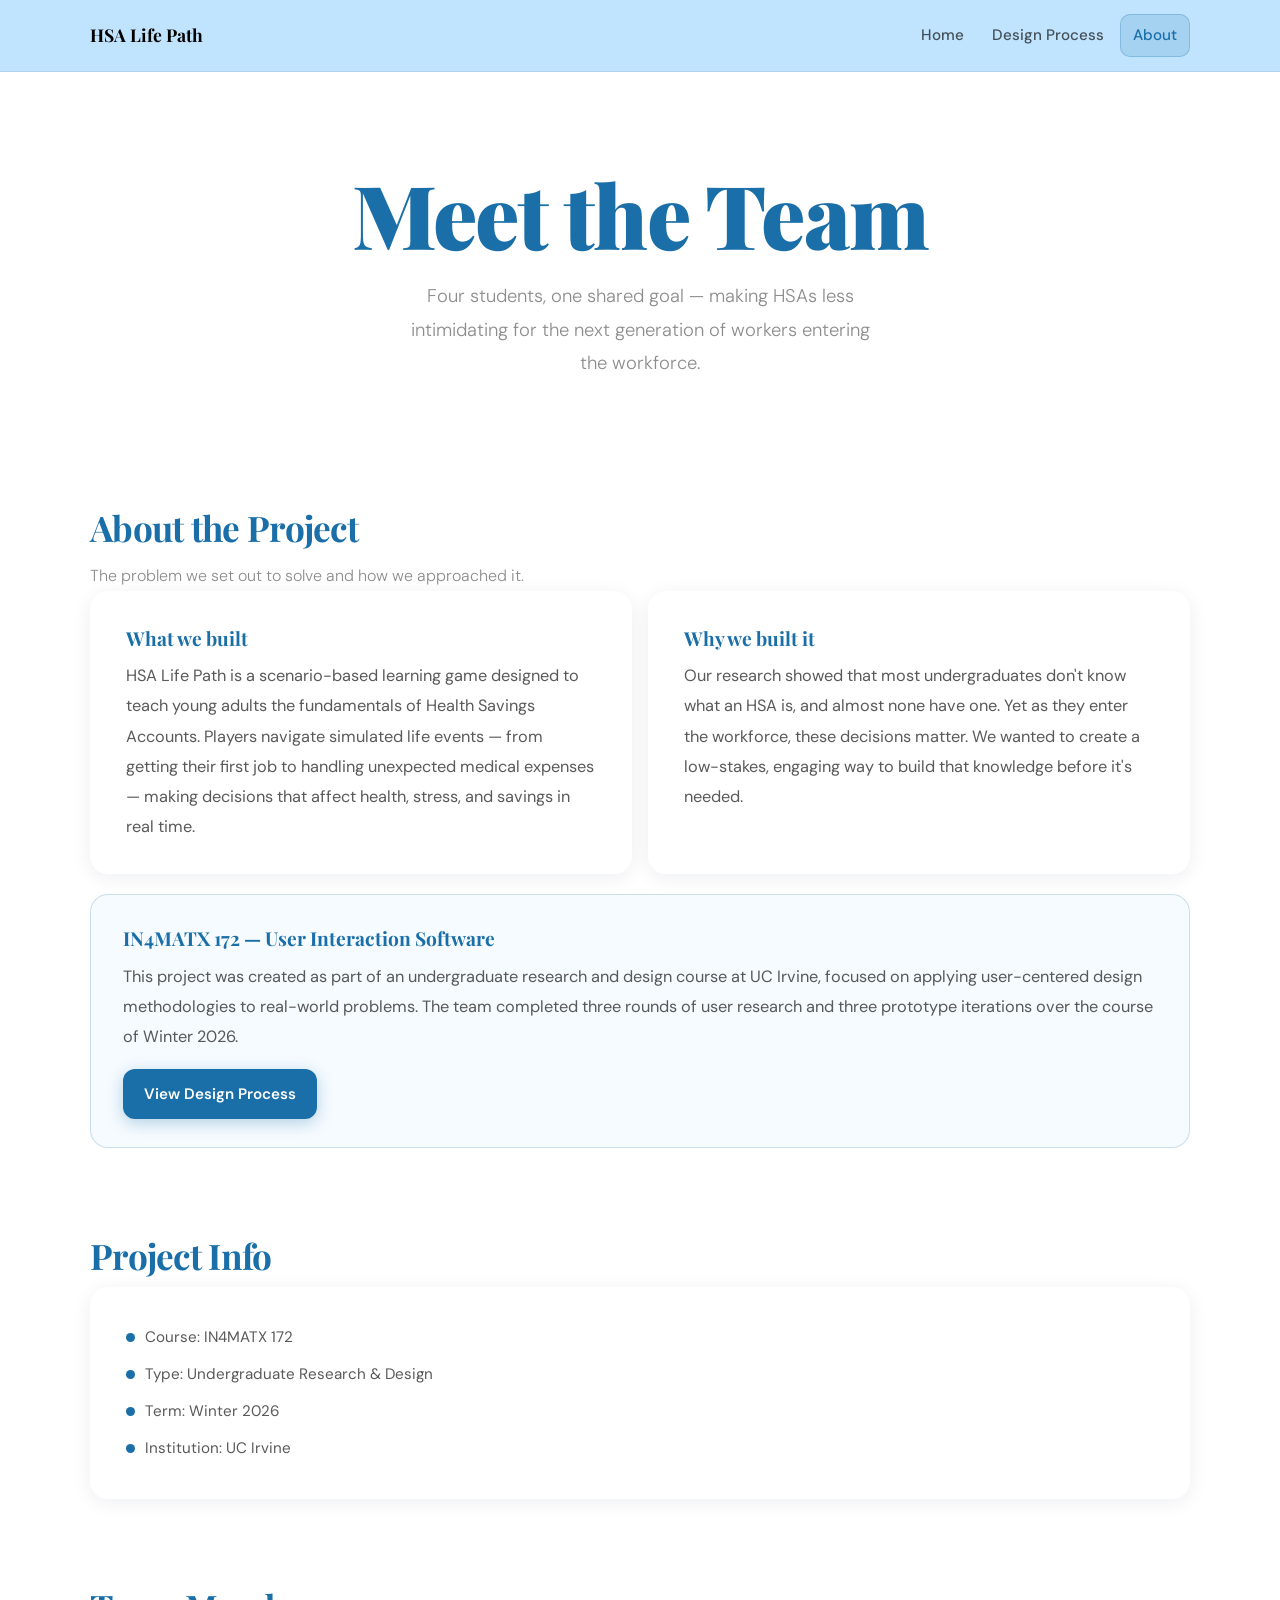
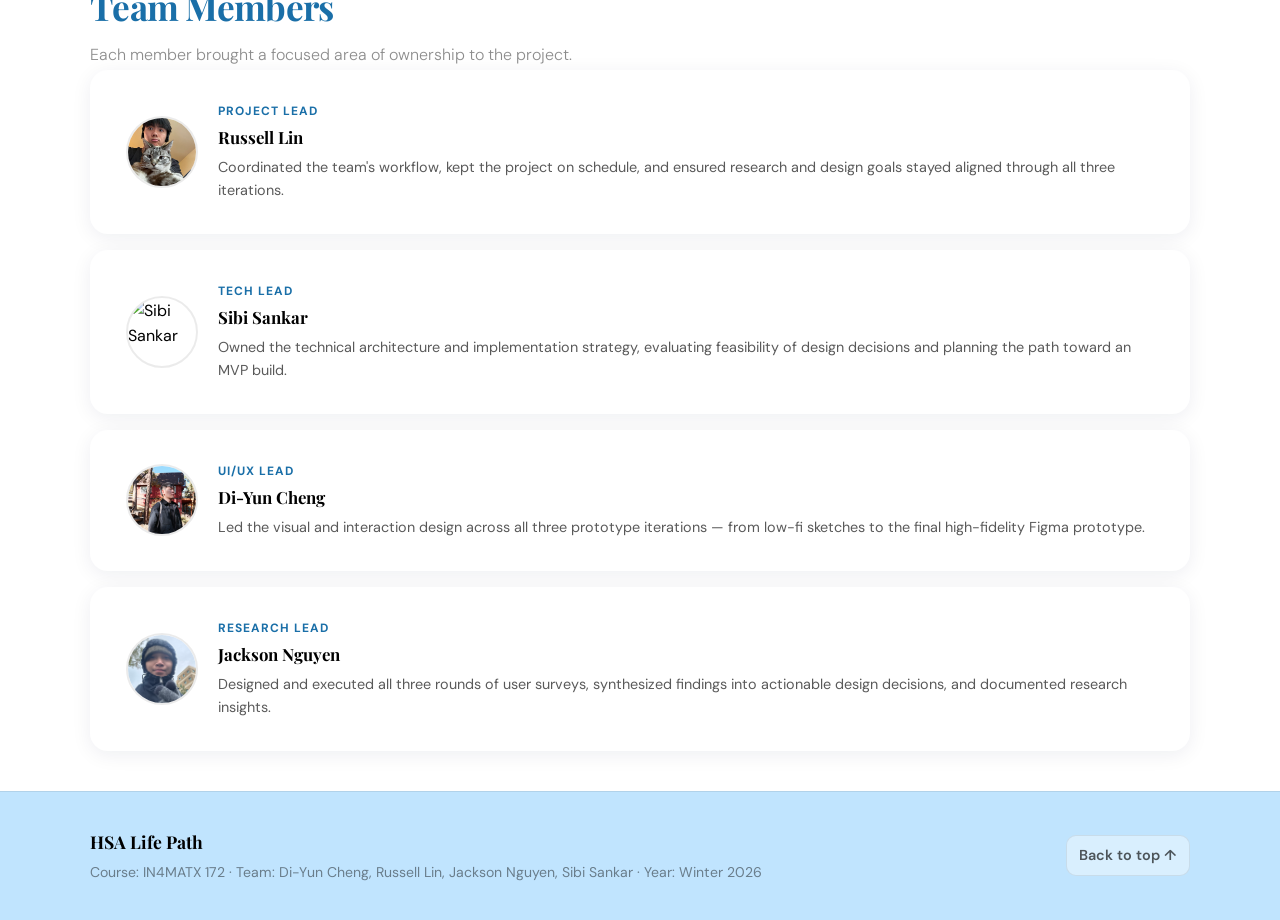
==== commit ef3e9027: "Moved Ui around and removed emojis from team member intorduction" ====
--- a/about.html
+++ b/about.html
@@ -1,13 +1,13 @@
 <!DOCTYPE html>
 <html lang="en">
-<head>
-  <meta charset="UTF-8" />
-  <meta name="viewport" content="width=device-width, initial-scale=1.0" />
-  <title>HSA Life Path — About</title>
-  <link rel="stylesheet" href="styles.css" />
-</head>
+  <head>
+    <meta charset="UTF-8" />
+    <meta name="viewport" content="width=device-width, initial-scale=1.0" />
+    <title>HSA Life Path — About</title>
+    <link rel="stylesheet" href="styles.css" />
+  </head>
 <body>
-
+  
   <nav class="site-nav">
     <div class="container nav-inner">
       <a href="index.html" class="nav-brand">HSA Life Path</a>
@@ -18,9 +18,9 @@
       </ul>
     </div>
   </nav>
-
+  
   <main>
-
+    
     <!-- ── HERO ── -->
     <section class="hero">
       <div class="container hero-grid">
@@ -32,7 +32,42 @@
         </div>
       </div>
     </section>
-
+    
+    <!-- ── ABOUT THE PROJECT ── -->
+    <section class="section">
+      <div class="container">
+        <div class="section-head">
+          <h2>About the Project</h2>
+          <p class="section-subtitle">The problem we set out to solve and how we approached it.</p>
+        </div>
+    
+        <div class="grid-2">
+          <div class="card">
+            <h3 class="card-title">What we built</h3>
+            <p class="card-text">
+              HSA Life Path is a scenario-based learning game designed to teach young adults the fundamentals of Health Savings Accounts. Players navigate simulated life events — from getting their first job to handling unexpected medical expenses — making decisions that affect health, stress, and savings in real time.
+            </p>
+          </div>
+          <div class="card">
+            <h3 class="card-title">Why we built it</h3>
+            <p class="card-text">
+              Our research showed that most undergraduates don't know what an HSA is, and almost none have one. Yet as they enter the workforce, these decisions matter. We wanted to create a low-stakes, engaging way to build that knowledge before it's needed.
+            </p>
+          </div>
+        </div>
+    
+        <div class="callout" style="margin-top:1.25rem;">
+          <h3 class="card-title">IN4MATX 172 — User Interaction Software</h3>
+          <p class="card-text">
+            This project was created as part of an undergraduate research and design course at UC Irvine, focused on applying user-centered design methodologies to real-world problems. The team completed three rounds of user research and three prototype iterations over the course of Winter 2026.
+          </p>
+          <div style="margin-top:1rem;">
+            <a class="btn btn-primary" href="design.html">View Design Process</a>
+          </div>
+        </div>
+    
+      </div>
+    </section>
     <!-- ── PROJECT INFO ── -->
     <section class="section">
       <div class="container">
@@ -63,7 +98,7 @@
           <div class="card team-card-row">
             <img src="assets/image0.jpg" alt="Russell Lin" class="team-avatar" style="object-fit:cover;" />
             <div>
-              <div class="team-role">🧭 Project Lead</div>
+              <div class="team-role">Project Lead</div>
               <div class="team-name">Russell Lin</div>
               <div class="team-desc">Coordinated the team's workflow, kept the project on schedule, and ensured research and design goals stayed aligned through all three iterations.</div>
             </div>
@@ -72,7 +107,7 @@
           <div class="card team-card-row">
             <img src="assets/image.png" alt="Sibi Sankar" class="team-avatar" style="object-fit:cover;" />
             <div>
-              <div class="team-role">⚙️ Tech Lead</div>
+              <div class="team-role">Tech Lead</div>
               <div class="team-name">Sibi Sankar</div>
               <div class="team-desc">Owned the technical architecture and implementation strategy, evaluating feasibility of design decisions and planning the path toward an MVP build.</div>
             </div>
@@ -81,7 +116,7 @@
           <div class="card team-card-row">
             <img src="assets/Di-Yun Cheng Image.JPG" alt="Di-Yun Cheng" class="team-avatar" style="object-fit:cover;" />
             <div>
-              <div class="team-role">🎨 UI/UX Lead</div>
+              <div class="team-role">UI/UX Lead</div>
               <div class="team-name">Di-Yun Cheng</div>
               <div class="team-desc">Led the visual and interaction design across all three prototype iterations — from low-fi sketches to the final high-fidelity Figma prototype.</div>
             </div>
@@ -90,7 +125,7 @@
           <div class="card team-card-row">
             <img src="assets/IMG_0469.jpeg" alt="Jackson Nguyen" class="team-avatar" style="object-fit:cover;" />
             <div>
-              <div class="team-role">🔬 Research Lead</div>
+              <div class="team-role">Research Lead</div>
               <div class="team-name">Jackson Nguyen</div>
               <div class="team-desc">Designed and executed all three rounds of user surveys, synthesized findings into actionable design decisions, and documented research insights.</div>
             </div>
@@ -100,41 +135,6 @@
       </div>
     </section>
 
-    <!-- ── ABOUT THE PROJECT ── -->
-    <section class="section">
-      <div class="container">
-        <div class="section-head">
-          <h2>About the Project</h2>
-          <p class="section-subtitle">The problem we set out to solve and how we approached it.</p>
-        </div>
-
-        <div class="grid-2">
-          <div class="card">
-            <h3 class="card-title">What we built</h3>
-            <p class="card-text">
-              HSA Life Path is a scenario-based learning game designed to teach young adults the fundamentals of Health Savings Accounts. Players navigate simulated life events — from getting their first job to handling unexpected medical expenses — making decisions that affect health, stress, and savings in real time.
-            </p>
-          </div>
-          <div class="card">
-            <h3 class="card-title">Why we built it</h3>
-            <p class="card-text">
-              Our research showed that most undergraduates don't know what an HSA is, and almost none have one. Yet as they enter the workforce, these decisions matter. We wanted to create a low-stakes, engaging way to build that knowledge before it's needed.
-            </p>
-          </div>
-        </div>
-
-        <div class="callout" style="margin-top:1.25rem;">
-          <h3 class="card-title">IN4MATX 172 — User Interaction Software</h3>
-          <p class="card-text">
-            This project was created as part of an undergraduate research and design course at UC Irvine, focused on applying user-centered design methodologies to real-world problems. The team completed three rounds of user research and three prototype iterations over the course of Winter 2026.
-          </p>
-          <div style="margin-top:1rem;">
-            <a class="btn btn-primary" href="design.html">View Design Process</a>
-          </div>
-        </div>
-
-      </div>
-    </section>
 
   </main>
 
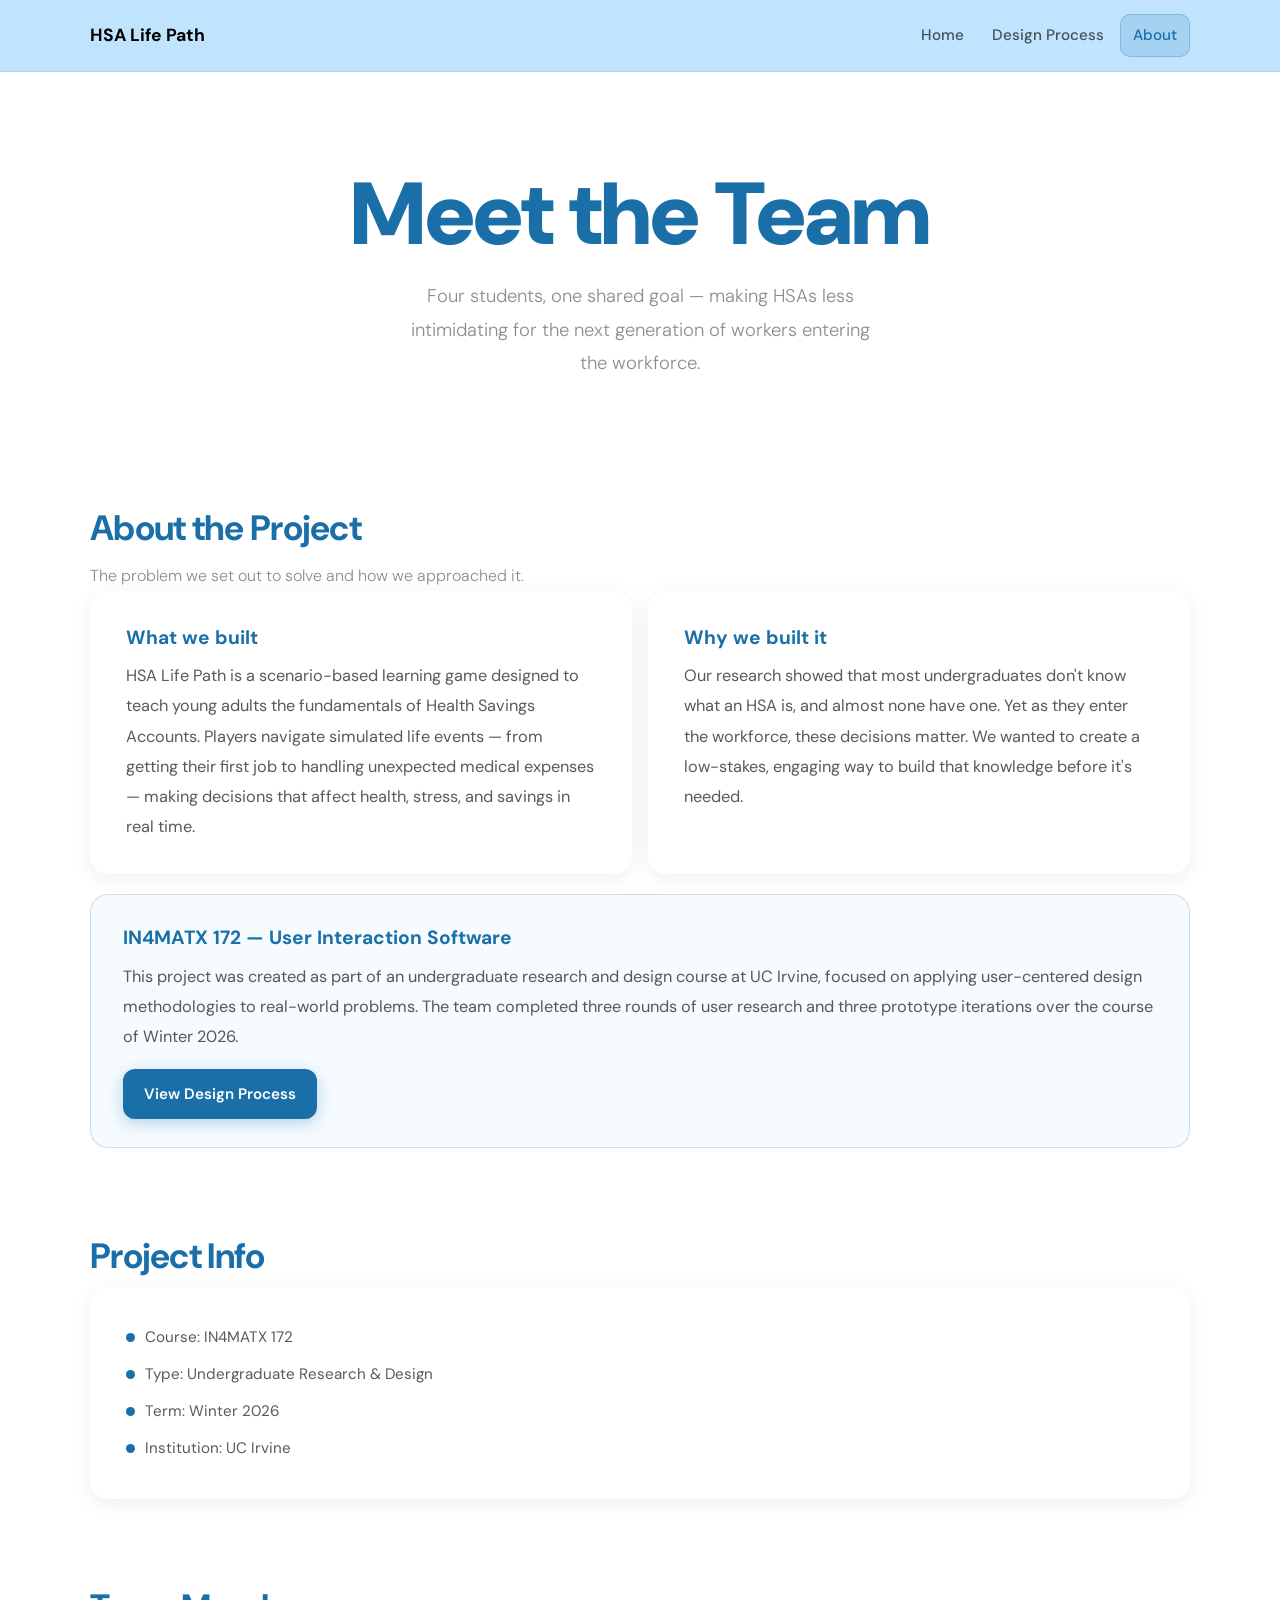
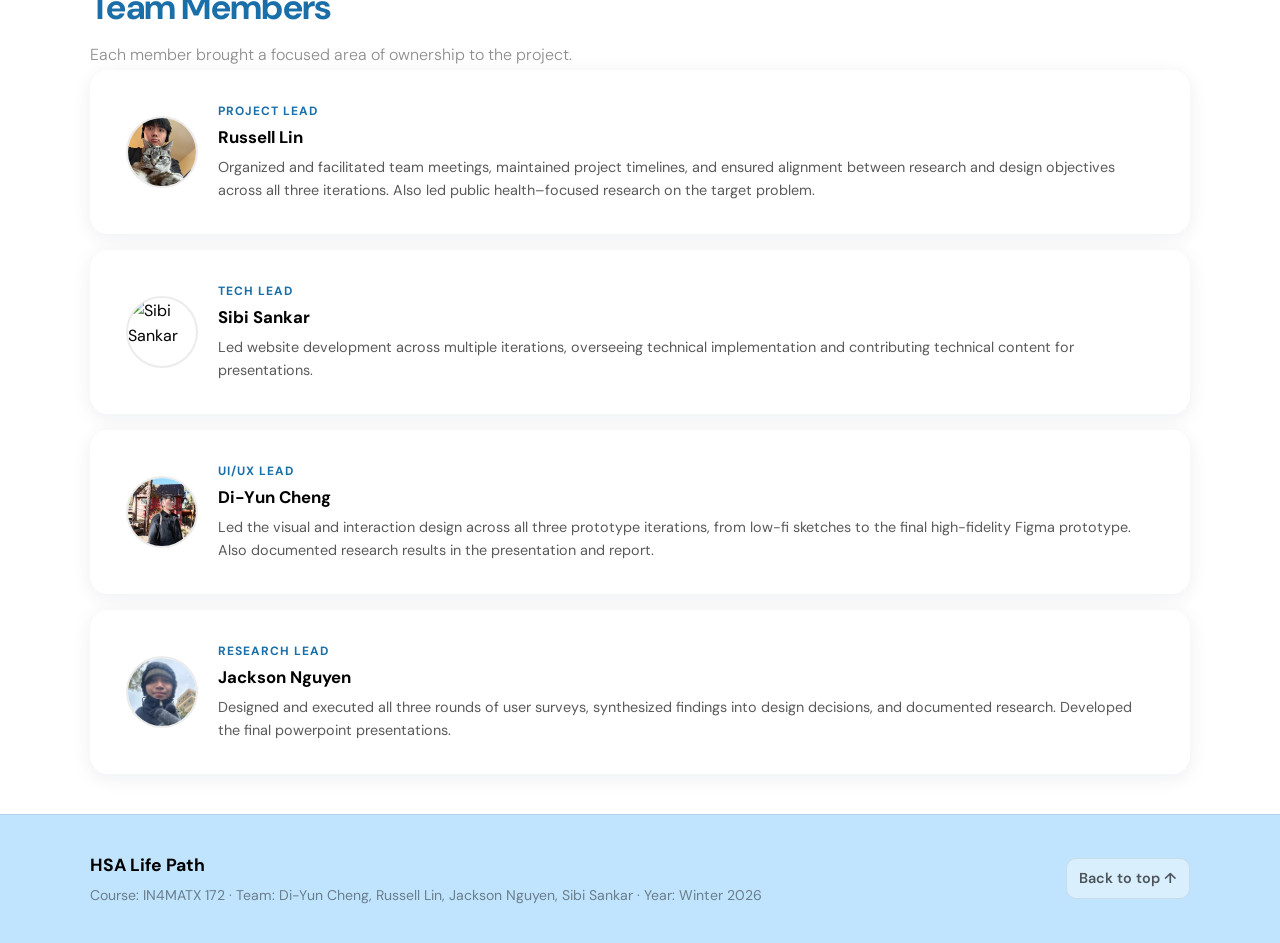
==== commit 4bd8e0a5: "changed the about descip[r" ====
--- a/about.html
+++ b/about.html
@@ -100,7 +100,7 @@
             <div>
               <div class="team-role">Project Lead</div>
               <div class="team-name">Russell Lin</div>
-              <div class="team-desc">Coordinated the team's workflow, kept the project on schedule, and ensured research and design goals stayed aligned through all three iterations.</div>
+              <div class="team-desc">Organized and facilitated team meetings, maintained project timelines, and ensured alignment between research and design objectives across all three iterations. Also led public health–focused research on the target problem.</div>
             </div>
           </div>
 
@@ -109,7 +109,7 @@
             <div>
               <div class="team-role">Tech Lead</div>
               <div class="team-name">Sibi Sankar</div>
-              <div class="team-desc">Owned the technical architecture and implementation strategy, evaluating feasibility of design decisions and planning the path toward an MVP build.</div>
+              <div class="team-desc">Led website development across multiple iterations, overseeing technical implementation and contributing technical content for presentations.</div>
             </div>
           </div>
 
@@ -118,7 +118,7 @@
             <div>
               <div class="team-role">UI/UX Lead</div>
               <div class="team-name">Di-Yun Cheng</div>
-              <div class="team-desc">Led the visual and interaction design across all three prototype iterations — from low-fi sketches to the final high-fidelity Figma prototype.</div>
+              <div class="team-desc"> Led the visual and interaction design across all three prototype iterations, from low-fi sketches to the final high-fidelity Figma prototype. Also documented research results in the presentation and report.</div>
             </div>
           </div>
 
@@ -127,7 +127,7 @@
             <div>
               <div class="team-role">Research Lead</div>
               <div class="team-name">Jackson Nguyen</div>
-              <div class="team-desc">Designed and executed all three rounds of user surveys, synthesized findings into actionable design decisions, and documented research insights.</div>
+              <div class="team-desc">Designed and executed all three rounds of user surveys, synthesized findings into design decisions, and documented research. Developed the final powerpoint presentations.</div>
             </div>
           </div>
 
--- a/styles.css
+++ b/styles.css
@@ -51,7 +51,7 @@
   gap: 1rem;
 }
 .nav-brand {
-  font-family: 'Playfair Display', serif;
+  font-family: 'DM Sans', sans-serif;
   font-weight: 700;
   font-size: 1.1rem;
   color: var(--text);
@@ -105,7 +105,7 @@
   width: 100%;
 }
 .hero h1 {
-  font-family: 'Playfair Display', serif;
+  font-family: 'DM Sans', sans-serif;
   font-size: clamp(3.5rem, 7vw, 5.5rem);
   font-weight: 900;
   letter-spacing: -0.02em;
@@ -137,7 +137,7 @@
   margin-bottom: 0.15rem;
 }
 .section-head h2 {
-  font-family: 'Playfair Display', serif;
+  font-family: 'DM Sans', sans-serif;
   font-weight: 700;
   font-size: clamp(1.6rem, 2.8vw, 2.2rem);
   color: var(--blue-dark);
@@ -160,7 +160,7 @@
   padding: 2rem 2.25rem;
 }
 .card-title {
-  font-family: 'Playfair Display', serif;
+  font-family: 'DM Sans', sans-serif;
   font-size: 1.2rem;
   font-weight: 700;
   margin-bottom: 0.5rem;
@@ -180,7 +180,8 @@
   display: grid;
   grid-template-columns: 1fr 1fr;
   gap: 2.5rem;
-  align-items: center;
+  align-items: start;
+  
 }
 .split-text .card {
   background: transparent;
@@ -309,7 +310,7 @@
   flex-wrap: wrap;
 }
 .footer-title {
-  font-family: 'Playfair Display', serif;
+  font-family: 'DM Sans', sans-serif;
   font-weight: 700;
   font-size: 1.1rem;
 }
@@ -479,7 +480,7 @@
   margin-bottom: 0.2rem;
 }
 .team-name {
-  font-family: 'Playfair Display', serif;
+  font-family: 'DM Sans', sans-serif;
   font-weight: 700;
   font-size: 1.05rem;
   margin-bottom: 0.3rem;
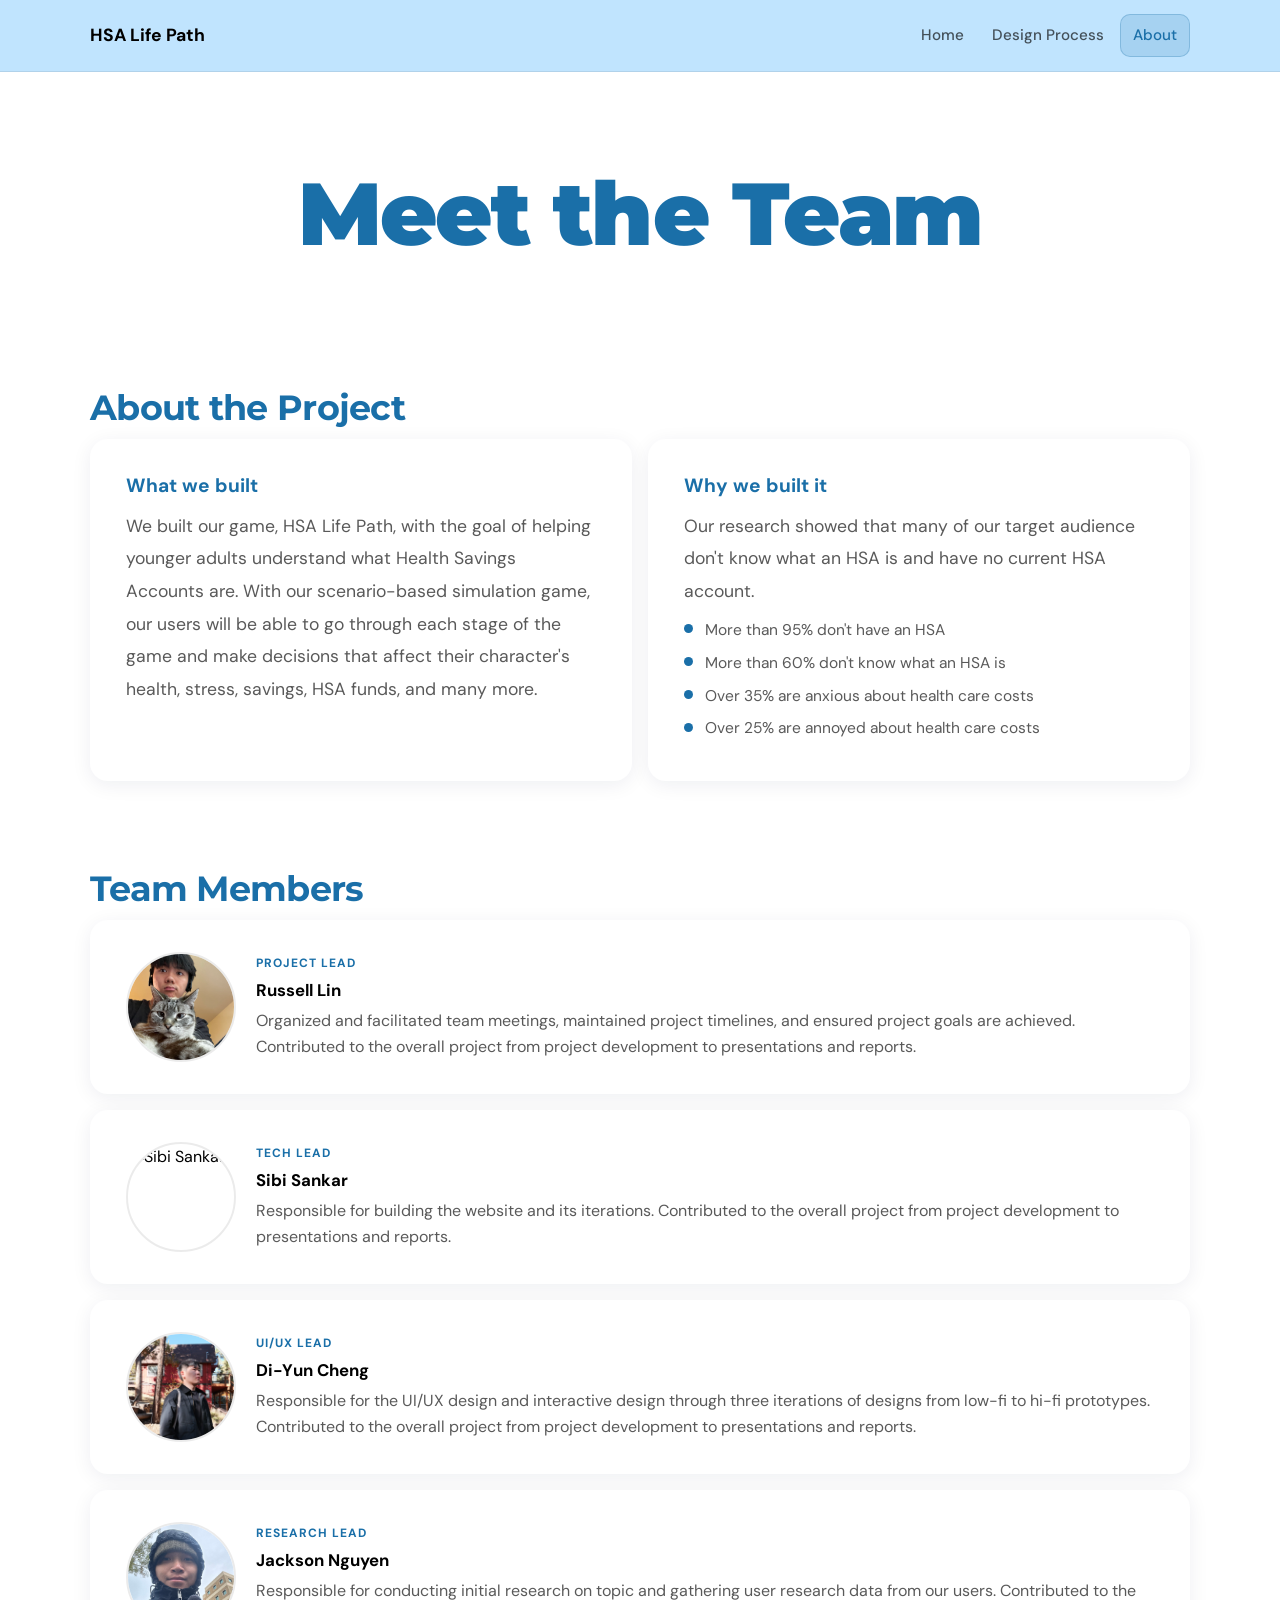
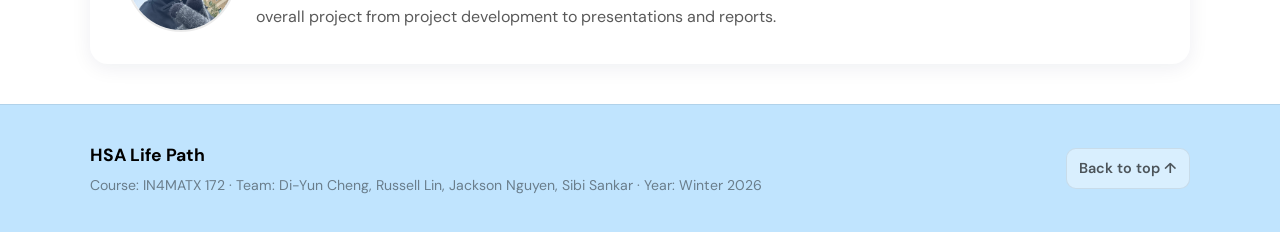
==== commit c2374e02: "update site content and styles" ====
--- a/about.html
+++ b/about.html
@@ -5,6 +5,27 @@
     <meta name="viewport" content="width=device-width, initial-scale=1.0" />
     <title>HSA Life Path — About</title>
     <link rel="stylesheet" href="styles.css" />
+    <style>
+      .stat-bullet {
+        display: flex;
+        align-items: flex-start;
+        gap: 0.75rem;
+        margin: 0.55rem 0;
+        font-size: 0.97rem;
+        color: var(--muted);
+        line-height: 1.55;
+      }
+      .stat-bullet::before {
+        content: '';
+        display: inline-block;
+        min-width: 9px;
+        height: 9px;
+        border-radius: 50%;
+        background: var(--blue-dark);
+        margin-top: 0.4rem;
+        flex-shrink: 0;
+      }
+    </style>
   </head>
 <body>
   
@@ -26,9 +47,6 @@
       <div class="container hero-grid">
         <div>
           <h1>Meet the Team</h1>
-          <p class="hero-sub">
-            Four students, one shared goal — making HSAs less intimidating for the next generation of workers entering the workforce.
-          </p>
         </div>
       </div>
     </section>
@@ -38,50 +56,27 @@
       <div class="container">
         <div class="section-head">
           <h2>About the Project</h2>
-          <p class="section-subtitle">The problem we set out to solve and how we approached it.</p>
         </div>
     
         <div class="grid-2">
           <div class="card">
             <h3 class="card-title">What we built</h3>
             <p class="card-text">
-              HSA Life Path is a scenario-based learning game designed to teach young adults the fundamentals of Health Savings Accounts. Players navigate simulated life events — from getting their first job to handling unexpected medical expenses — making decisions that affect health, stress, and savings in real time.
+              We built our game, HSA Life Path, with the goal of helping younger adults understand what Health Savings Accounts are. With our scenario-based simulation game, our users will be able to go through each stage of the game and make decisions that affect their character's health, stress, savings, HSA funds, and many more.
             </p>
           </div>
           <div class="card">
             <h3 class="card-title">Why we built it</h3>
-            <p class="card-text">
-              Our research showed that most undergraduates don't know what an HSA is, and almost none have one. Yet as they enter the workforce, these decisions matter. We wanted to create a low-stakes, engaging way to build that knowledge before it's needed.
+            <p class="card-text" style="margin-bottom:0.65rem;">
+              Our research showed that many of our target audience don't know what an HSA is and have no current HSA account.
             </p>
+            <div class="stat-bullet">More than 95% don't have an HSA</div>
+            <div class="stat-bullet">More than 60% don't know what an HSA is</div>
+            <div class="stat-bullet">Over 35% are anxious about health care costs</div>
+            <div class="stat-bullet">Over 25% are annoyed about health care costs</div>
           </div>
         </div>
     
-        <div class="callout" style="margin-top:1.25rem;">
-          <h3 class="card-title">IN4MATX 172 — User Interaction Software</h3>
-          <p class="card-text">
-            This project was created as part of an undergraduate research and design course at UC Irvine, focused on applying user-centered design methodologies to real-world problems. The team completed three rounds of user research and three prototype iterations over the course of Winter 2026.
-          </p>
-          <div style="margin-top:1rem;">
-            <a class="btn btn-primary" href="design.html">View Design Process</a>
-          </div>
-        </div>
-    
-      </div>
-    </section>
-    <!-- ── PROJECT INFO ── -->
-    <section class="section">
-      <div class="container">
-        <div class="section-head">
-          <h2>Project Info</h2>
-        </div>
-        <div class="card">
-          <ul class="mini-list">
-            <li><span class="dot"></span> Course: IN4MATX 172</li>
-            <li><span class="dot"></span> Type: Undergraduate Research &amp; Design</li>
-            <li><span class="dot"></span> Term: Winter 2026</li>
-            <li><span class="dot"></span> Institution: UC Irvine</li>
-          </ul>
-        </div>
       </div>
     </section>
 
@@ -90,7 +85,6 @@
       <div class="container">
         <div class="section-head">
           <h2>Team Members</h2>
-          <p class="section-subtitle">Each member brought a focused area of ownership to the project.</p>
         </div>
 
         <div style="display:grid; gap:1rem;">
@@ -100,7 +94,7 @@
             <div>
               <div class="team-role">Project Lead</div>
               <div class="team-name">Russell Lin</div>
-              <div class="team-desc">Organized and facilitated team meetings, maintained project timelines, and ensured alignment between research and design objectives across all three iterations. Also led public health–focused research on the target problem.</div>
+              <div class="team-desc">Organized and facilitated team meetings, maintained project timelines, and ensured project goals are achieved. Contributed to the overall project from project development to presentations and reports.</div>
             </div>
           </div>
 
@@ -109,7 +103,7 @@
             <div>
               <div class="team-role">Tech Lead</div>
               <div class="team-name">Sibi Sankar</div>
-              <div class="team-desc">Led website development across multiple iterations, overseeing technical implementation and contributing technical content for presentations.</div>
+              <div class="team-desc">Responsible for building the website and its iterations. Contributed to the overall project from project development to presentations and reports.</div>
             </div>
           </div>
 
@@ -118,7 +112,7 @@
             <div>
               <div class="team-role">UI/UX Lead</div>
               <div class="team-name">Di-Yun Cheng</div>
-              <div class="team-desc"> Led the visual and interaction design across all three prototype iterations, from low-fi sketches to the final high-fidelity Figma prototype. Also documented research results in the presentation and report.</div>
+              <div class="team-desc">Responsible for the UI/UX design and interactive design through three iterations of designs from low-fi to hi-fi prototypes. Contributed to the overall project from project development to presentations and reports.</div>
             </div>
           </div>
 
@@ -127,14 +121,13 @@
             <div>
               <div class="team-role">Research Lead</div>
               <div class="team-name">Jackson Nguyen</div>
-              <div class="team-desc">Designed and executed all three rounds of user surveys, synthesized findings into design decisions, and documented research. Developed the final powerpoint presentations.</div>
+              <div class="team-desc">Responsible for conducting initial research on topic and gathering user research data from our users. Contributed to the overall project from project development to presentations and reports.</div>
             </div>
           </div>
 
         </div>
       </div>
     </section>
-
 
   </main>
 
--- a/styles.css
+++ b/styles.css
@@ -1,4 +1,4 @@
-@import url('https://fonts.googleapis.com/css2?family=Playfair+Display:ital,wght@0,700;0,900;1,700&family=DM+Sans:wght@300;400;500;600&display=swap');
+@import url('https://fonts.googleapis.com/css2?family=Montserrat:wght@700;900&family=DM+Sans:wght@300;400;500;600&display=swap');
 
 /* ── VARIABLES ── */
 :root {
@@ -105,7 +105,7 @@
   width: 100%;
 }
 .hero h1 {
-  font-family: 'DM Sans', sans-serif;
+  font-family: 'Montserrat', sans-serif;
   font-size: clamp(3.5rem, 7vw, 5.5rem);
   font-weight: 900;
   letter-spacing: -0.02em;
@@ -137,7 +137,7 @@
   margin-bottom: 0.15rem;
 }
 .section-head h2 {
-  font-family: 'DM Sans', sans-serif;
+  font-family: 'Montserrat', sans-serif;
   font-weight: 700;
   font-size: clamp(1.6rem, 2.8vw, 2.2rem);
   color: var(--blue-dark);
@@ -167,7 +167,7 @@
   color: var(--blue-dark);
 }
 .card-text {
-  font-size: 1.02rem;
+  font-size: 1.1rem;
   font-weight: 400;
   line-height: 1.85;
   color: var(--muted);
@@ -181,7 +181,6 @@
   grid-template-columns: 1fr 1fr;
   gap: 2.5rem;
   align-items: start;
-  
 }
 .split-text .card {
   background: transparent;
@@ -241,7 +240,7 @@
   border: 1.5px solid rgba(59,130,246,0.2);
 }
 .feature-text {
-  font-size: 0.98rem;
+  font-size: 1.05rem;
   line-height: 1.65;
   color: var(--muted);
   font-weight: 400;
@@ -378,14 +377,14 @@
   font-weight: 700;
   background: rgba(192,228,254,0.25);
   border-bottom: 1px solid var(--border);
-  font-size: 0.9rem;
+  font-size: 1rem;
   color: var(--blue-dark);
 }
 .responsive-table td {
   padding: 0.8rem 1rem;
   color: var(--muted);
   border-bottom: 1px solid rgba(0,0,0,0.05);
-  font-size: 0.9rem;
+  font-size: 1rem;
   vertical-align: top;
 }
 .responsive-table tr:last-child td { border-bottom: none; }
@@ -450,7 +449,7 @@
 
 /* ── BULLETS ── */
 .bullets { margin: 0.65rem 0 0; padding-left: 1.15rem; color: var(--muted); }
-.bullets li { margin: 0.5rem 0; font-size: 0.97rem; line-height: 1.6; }
+.bullets li { margin: 0.5rem 0; font-size: 1.05rem; line-height: 1.6; }
 
 @media (max-width: 860px) {
   .grid-2, .grid-3 { grid-template-columns: 1fr; }
@@ -459,13 +458,13 @@
 /* ── TEAM CARDS ── */
 .team-card-row {
   display: grid;
-  grid-template-columns: 72px 1fr;
+  grid-template-columns: 110px 1fr;
   gap: 1.25rem;
   align-items: center;
 }
 .team-avatar {
-  width: 72px;
-  height: 72px;
+  width: 110px;
+  height: 110px;
   border-radius: 50%;
   object-fit: cover;
   flex-shrink: 0;
@@ -488,13 +487,13 @@
 }
 .team-desc {
   color: var(--muted);
-  font-size: 0.9rem;
+  font-size: 1rem;
   line-height: 1.6;
 }
 
 /* ── MINI LIST ── */
 .mini-list { margin: 0; padding-left: 0; list-style: none; color: var(--muted); }
-.mini-list li { display: flex; align-items: center; gap: 0.6rem; padding: 0.4rem 0; font-size: 0.95rem; }
+.mini-list li { display: flex; align-items: center; gap: 0.6rem; padding: 0.4rem 0; font-size: 1.05rem; }
 .dot {
   width: 9px; height: 9px;
   border-radius: 50%;
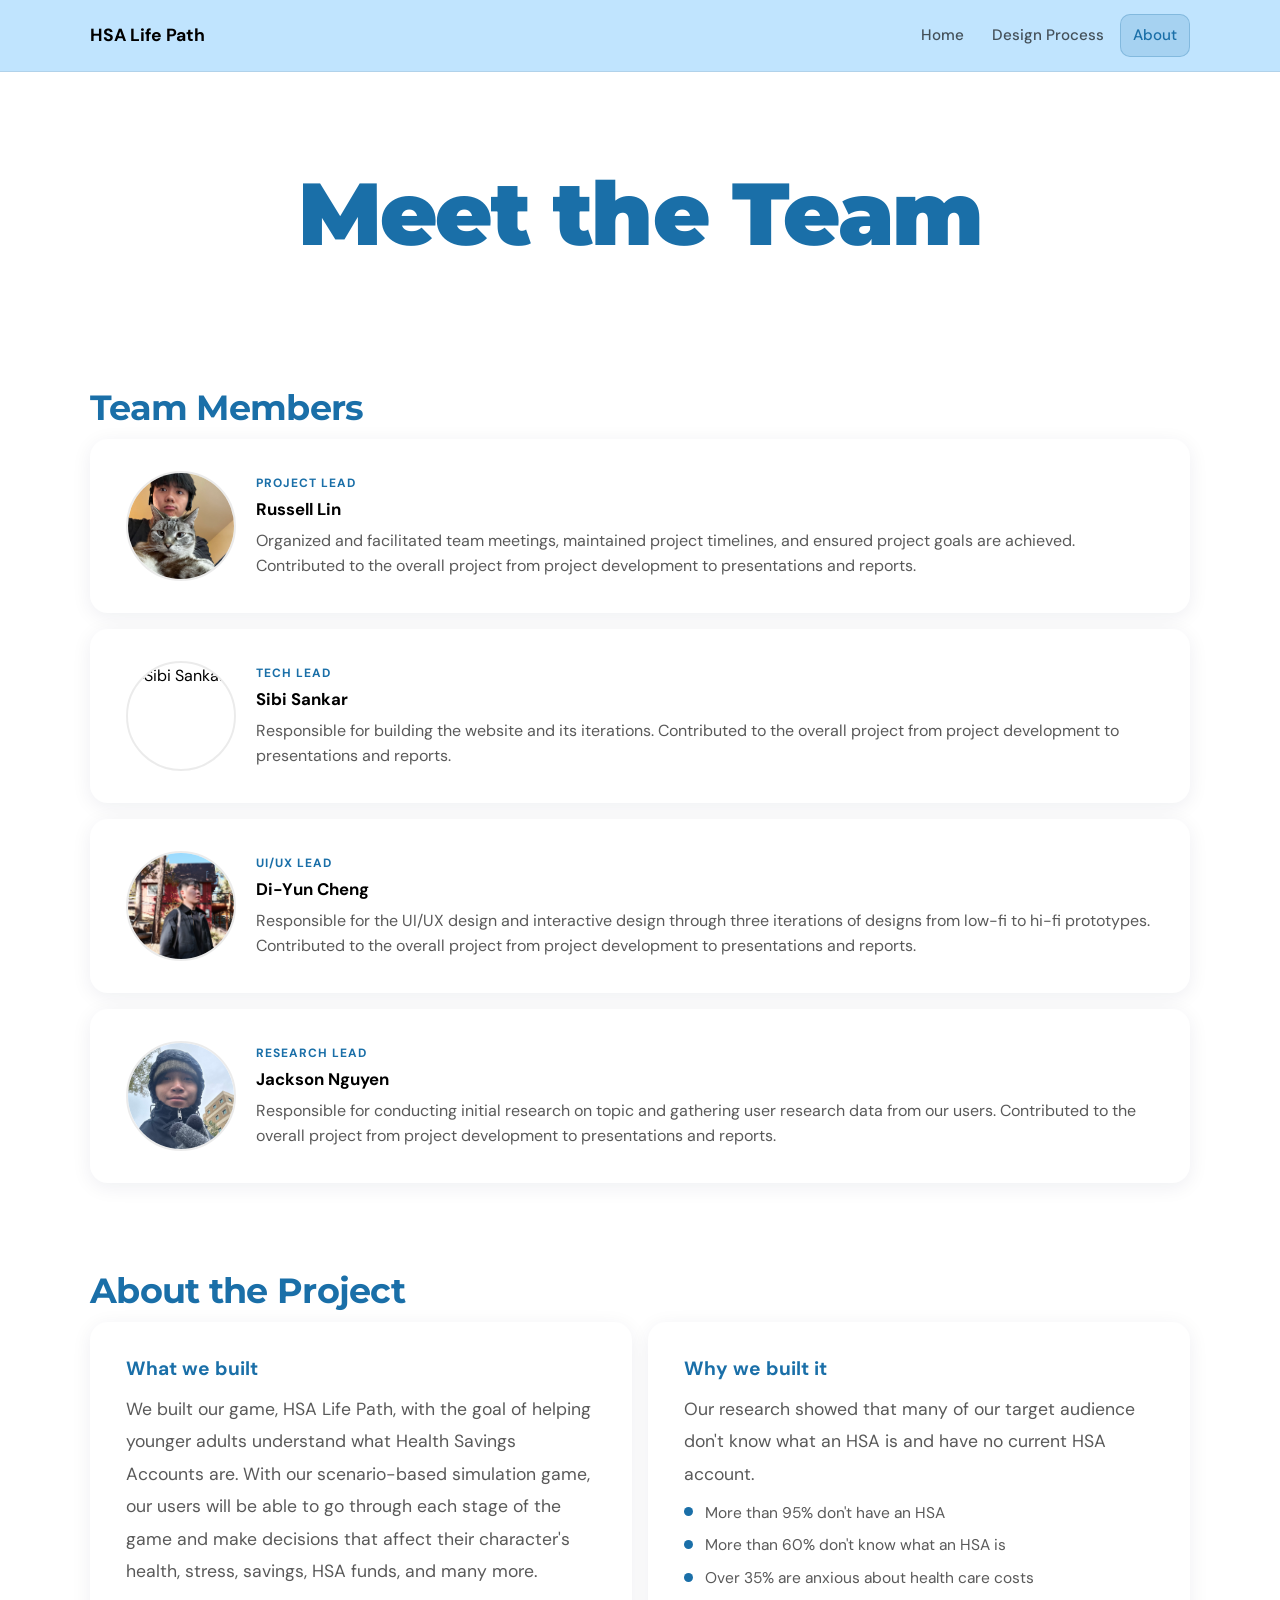
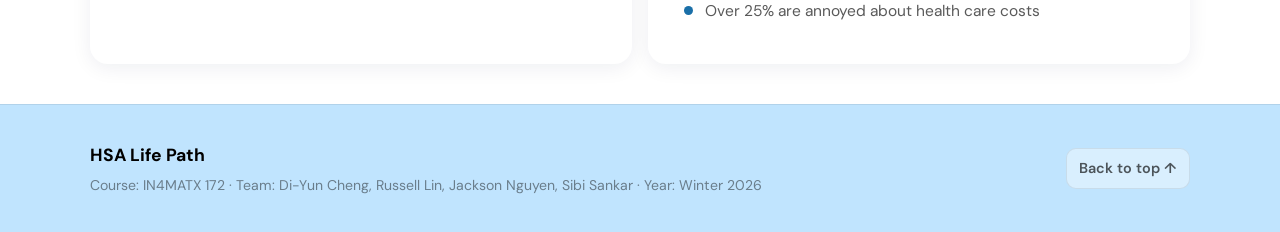
==== commit b343e899: "flipped order on about page" ====
--- a/about.html
+++ b/about.html
@@ -50,35 +50,6 @@
         </div>
       </div>
     </section>
-    
-    <!-- ── ABOUT THE PROJECT ── -->
-    <section class="section">
-      <div class="container">
-        <div class="section-head">
-          <h2>About the Project</h2>
-        </div>
-    
-        <div class="grid-2">
-          <div class="card">
-            <h3 class="card-title">What we built</h3>
-            <p class="card-text">
-              We built our game, HSA Life Path, with the goal of helping younger adults understand what Health Savings Accounts are. With our scenario-based simulation game, our users will be able to go through each stage of the game and make decisions that affect their character's health, stress, savings, HSA funds, and many more.
-            </p>
-          </div>
-          <div class="card">
-            <h3 class="card-title">Why we built it</h3>
-            <p class="card-text" style="margin-bottom:0.65rem;">
-              Our research showed that many of our target audience don't know what an HSA is and have no current HSA account.
-            </p>
-            <div class="stat-bullet">More than 95% don't have an HSA</div>
-            <div class="stat-bullet">More than 60% don't know what an HSA is</div>
-            <div class="stat-bullet">Over 35% are anxious about health care costs</div>
-            <div class="stat-bullet">Over 25% are annoyed about health care costs</div>
-          </div>
-        </div>
-    
-      </div>
-    </section>
 
     <!-- ── TEAM ── -->
     <section class="section section-alt">
@@ -129,6 +100,35 @@
       </div>
     </section>
 
+        <!-- ── ABOUT THE PROJECT ── -->
+    <section class="section">
+      <div class="container">
+        <div class="section-head">
+          <h2>About the Project</h2>
+        </div>
+    
+        <div class="grid-2">
+          <div class="card">
+            <h3 class="card-title">What we built</h3>
+            <p class="card-text">
+              We built our game, HSA Life Path, with the goal of helping younger adults understand what Health Savings Accounts are. With our scenario-based simulation game, our users will be able to go through each stage of the game and make decisions that affect their character's health, stress, savings, HSA funds, and many more.
+            </p>
+          </div>
+          <div class="card">
+            <h3 class="card-title">Why we built it</h3>
+            <p class="card-text" style="margin-bottom:0.65rem;">
+              Our research showed that many of our target audience don't know what an HSA is and have no current HSA account.
+            </p>
+            <div class="stat-bullet">More than 95% don't have an HSA</div>
+            <div class="stat-bullet">More than 60% don't know what an HSA is</div>
+            <div class="stat-bullet">Over 35% are anxious about health care costs</div>
+            <div class="stat-bullet">Over 25% are annoyed about health care costs</div>
+          </div>
+        </div>
+    
+      </div>
+    </section>
+
   </main>
 
   <footer class="site-footer">
